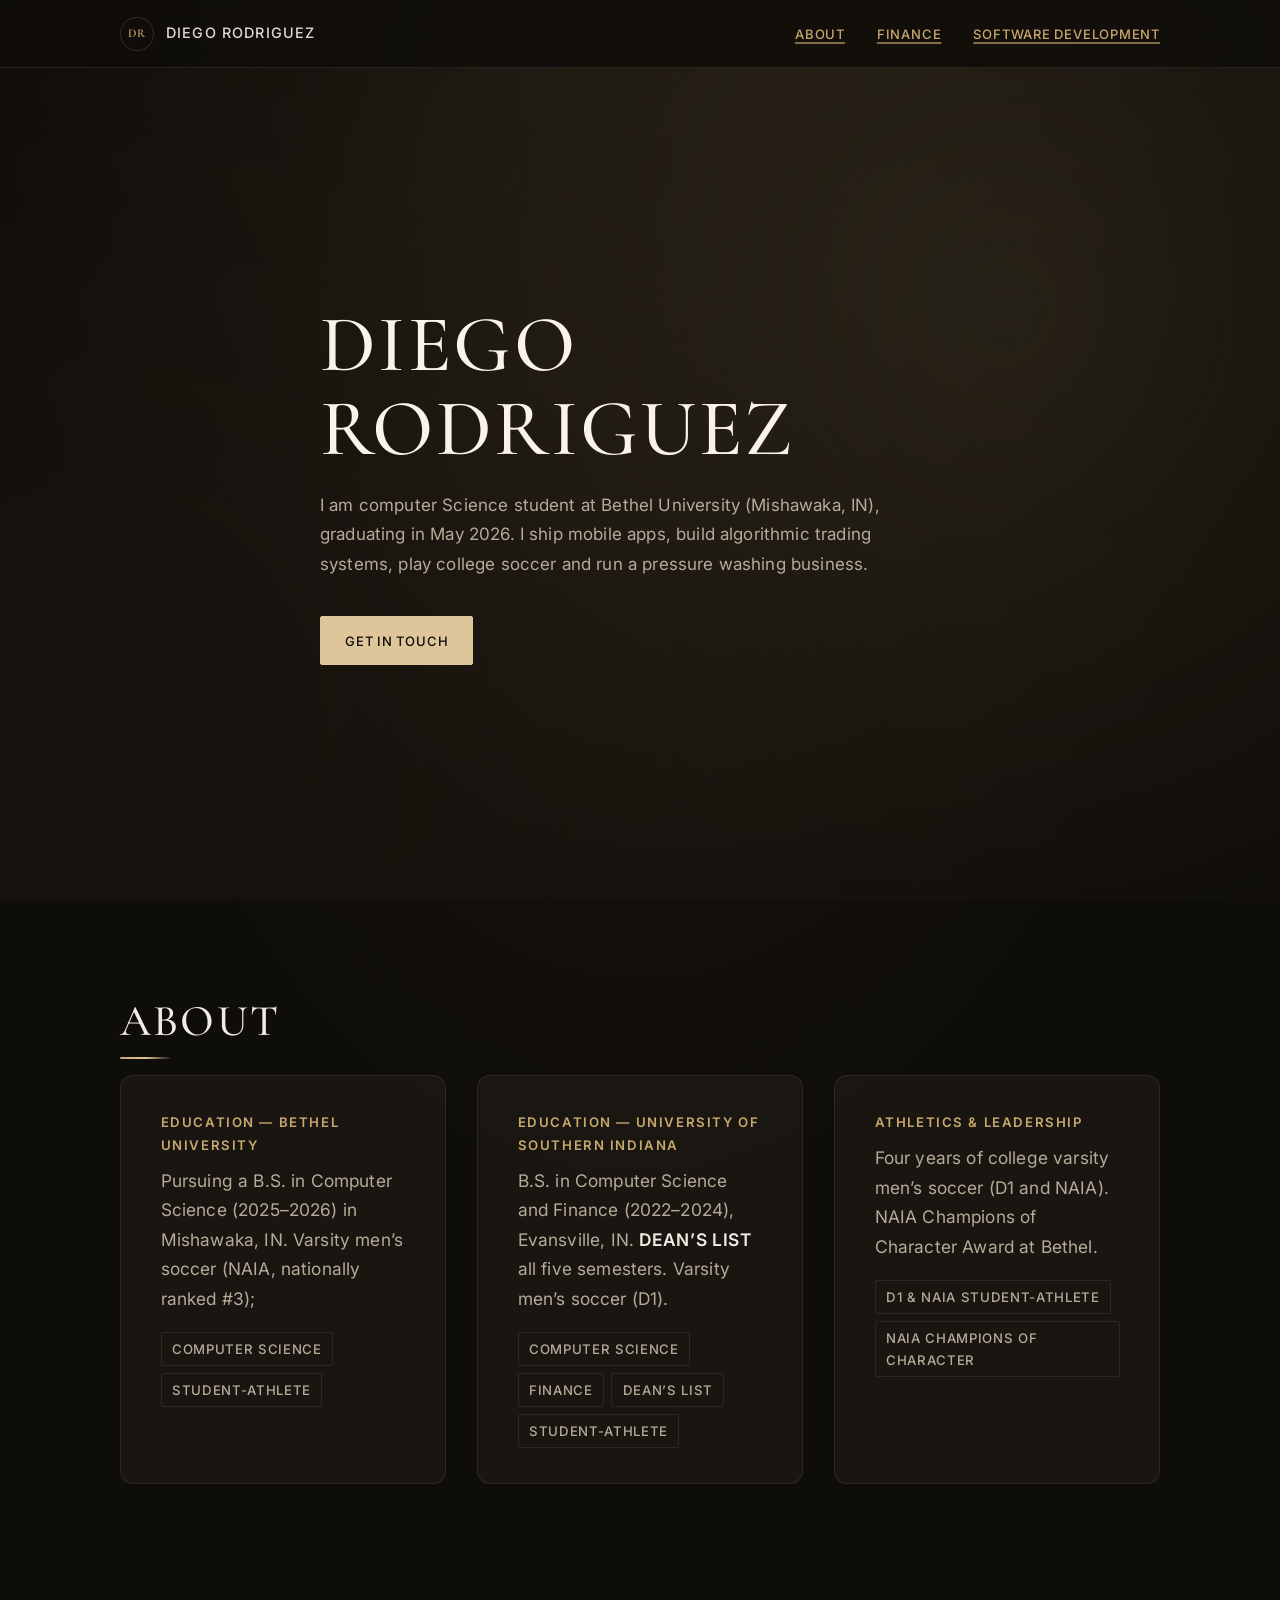
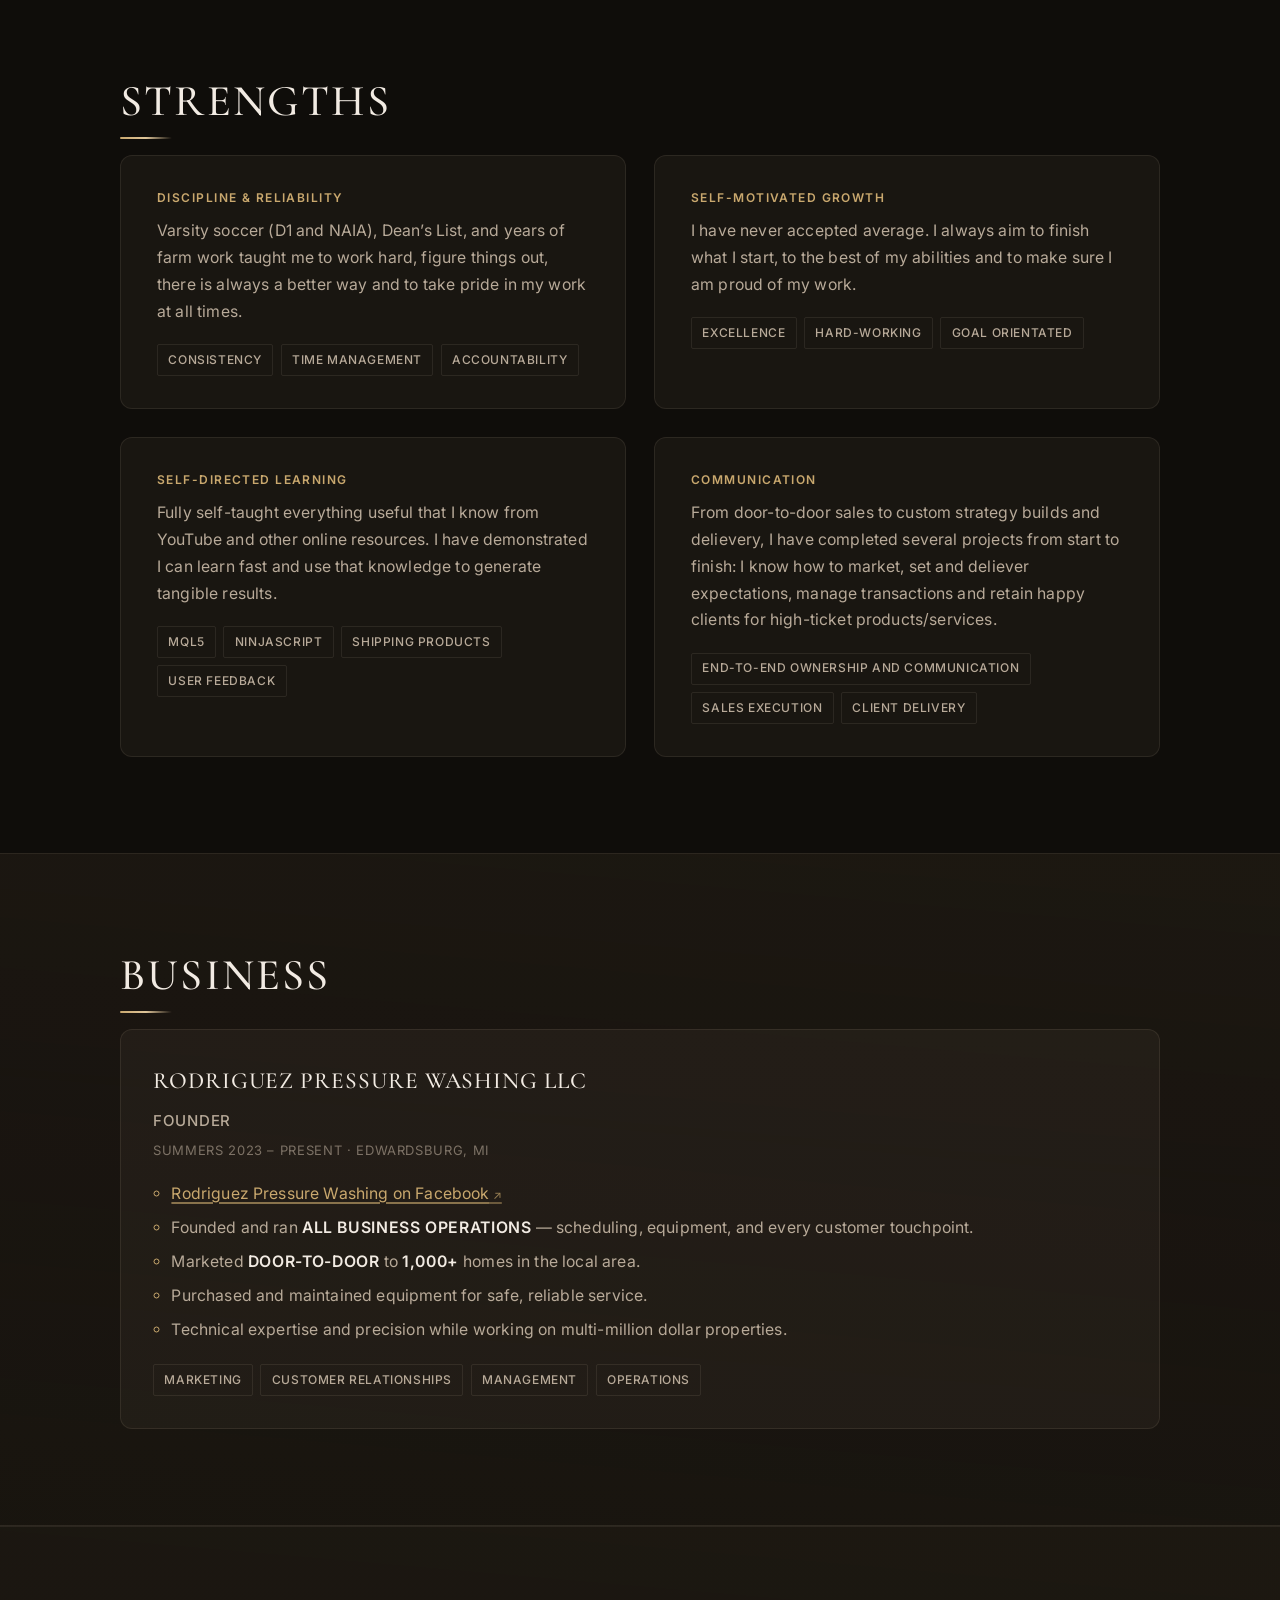
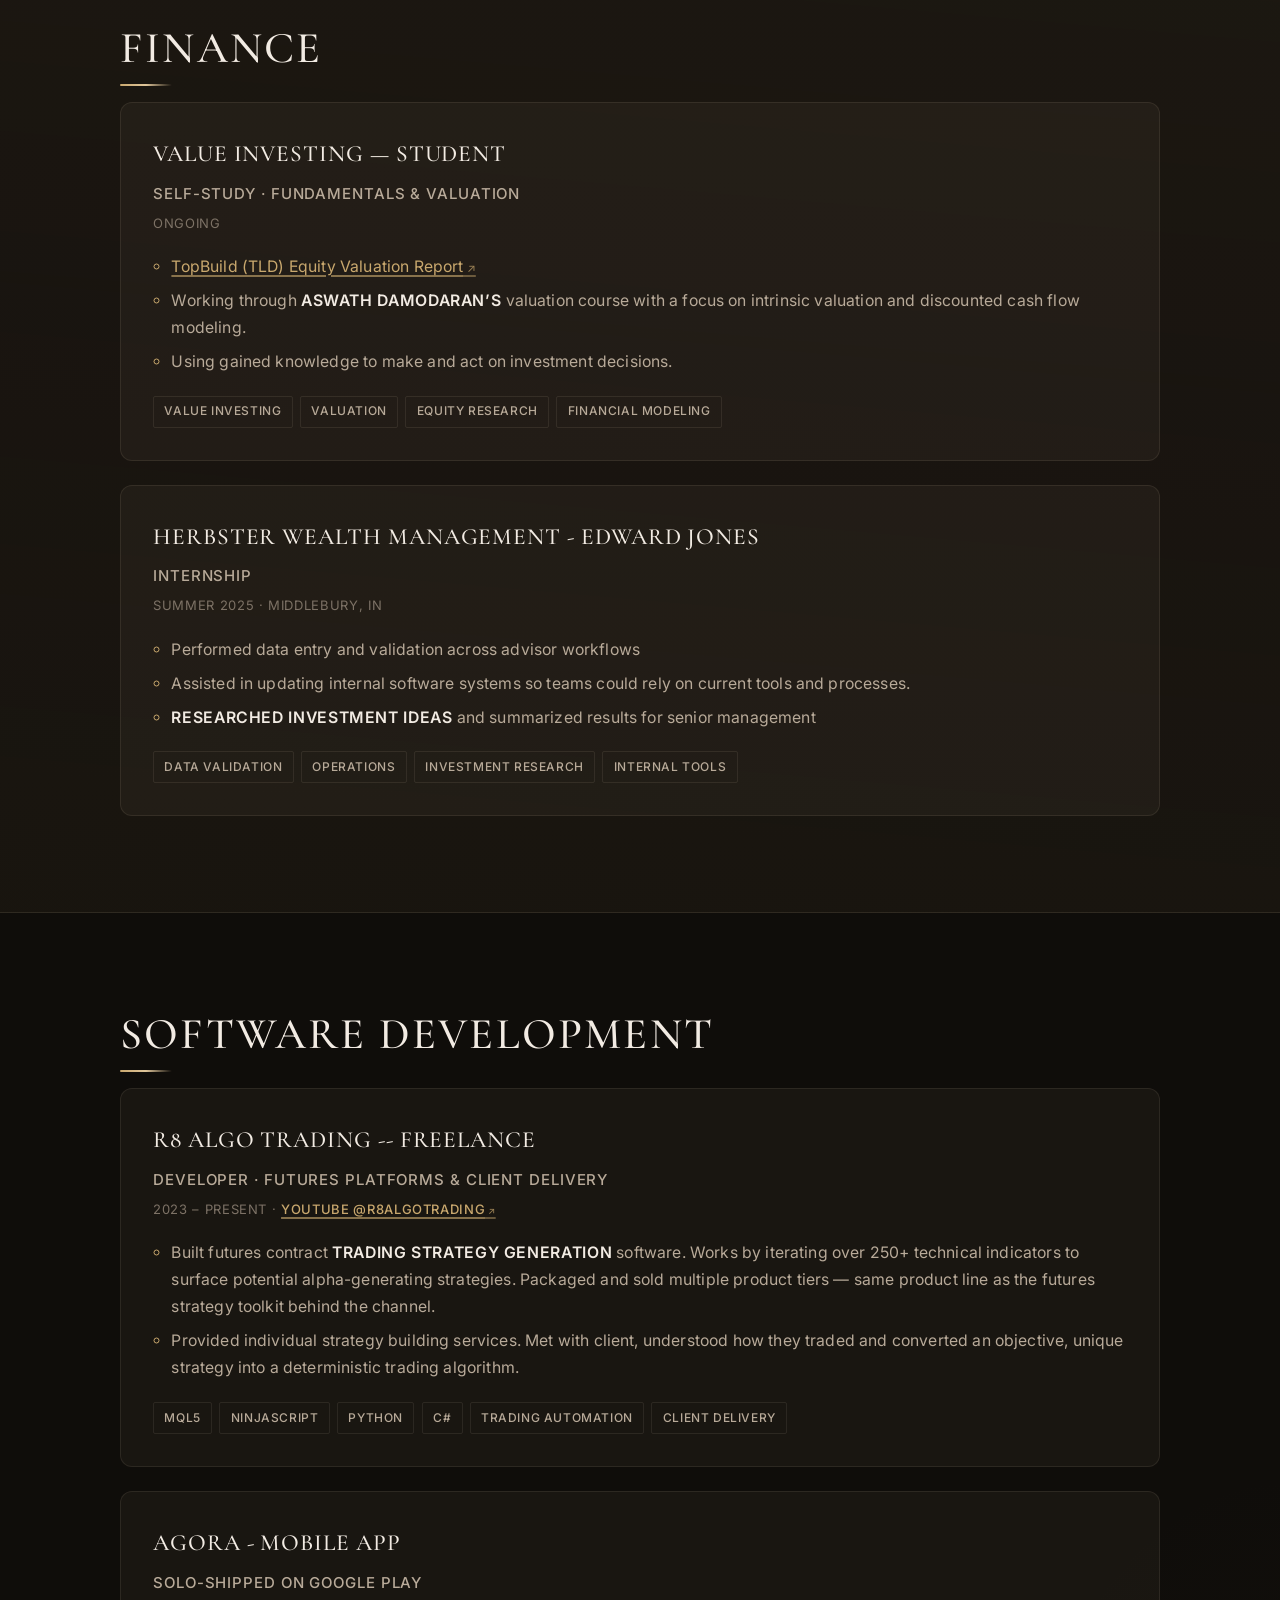
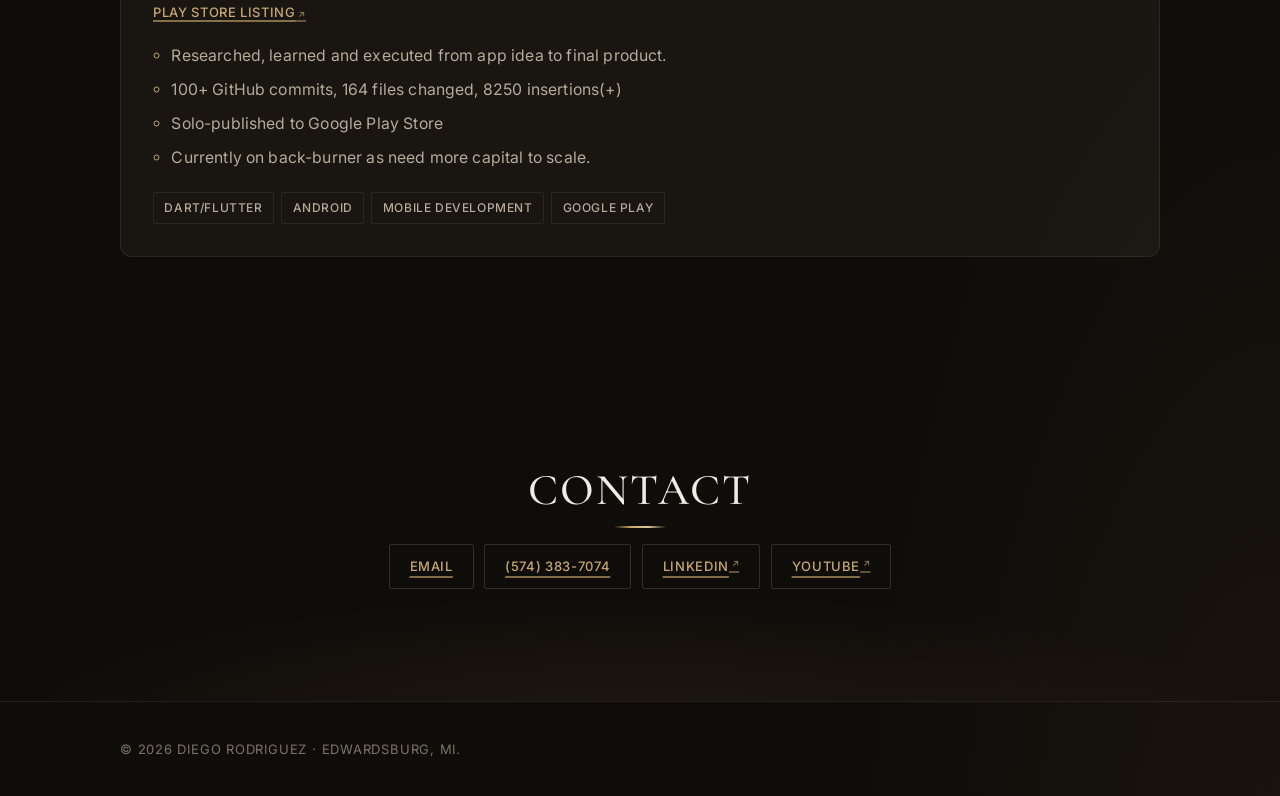
==== index.html @ 65b721ee "4/4 first version" ====
<!DOCTYPE html>
<html lang="en">

<head>
  <meta charset="UTF-8" />
  <meta name="viewport" content="width=device-width, initial-scale=1.0" />
  <meta name="description"
    content="Diego Rodriguez — Computer Science student, developer, and entrepreneur. Mobile apps, trading automation, and more." />
  <title>Diego Rodriguez — Portfolio</title>
  <link rel="preconnect" href="https://fonts.googleapis.com" />
  <link rel="preconnect" href="https://fonts.gstatic.com" crossorigin />
  <!-- Cormorant Garamond = calm editorial headlines; Inter = clean, non-“startup tech” body copy -->
  <link
    href="https://fonts.googleapis.com/css2?family=Cormorant+Garamond:ital,wght@0,400;0,500;0,600;0,700;1,400;1,500&family=Inter:wght@400;500;600&display=swap"
    rel="stylesheet" />
  <link rel="stylesheet" href="css/styles.css" />
  <!-- Enables scroll-reveal hiding only when JS runs; avoids blank sections if script fails -->
  <script>
    document.documentElement.classList.add("js");
  </script>
</head>

<body>
  <header class="site-header" id="top">
    <div class="header-inner">
      <a class="logo" href="#top" aria-label="Home">
        <!-- Simple monogram instead of code brackets — reads more timeless than “dev logo” -->
        <span class="logo-mark" aria-hidden="true">DR</span>
        <span class="logo-text">Diego Rodriguez</span>
      </a>
      <button type="button" class="nav-toggle" aria-label="Open menu" aria-expanded="false" aria-controls="site-nav">
        <span class="nav-toggle-bar"></span>
        <span class="nav-toggle-bar"></span>
      </button>
      <nav class="site-nav" id="site-nav" aria-label="Primary">
        <ul class="nav-list">
          <li><a href="#about">About</a></li>
          <li><a href="#finance">Finance</a></li>
          <li><a href="#software">Software development</a></li>
        </ul>
      </nav>
    </div>
  </header>

  <main>
    <section class="hero">
      <div class="hero-bg" aria-hidden="true"></div>
      <div class="container hero-inner">
        <p class="hero-eyebrow"></p>
        <h1 class="hero-title">Diego Rodriguez</h1>
        <p class="hero-tagline">
          I am computer Science student at Bethel University (Mishawaka, IN), graduating in May 2026. I
          ship mobile apps, build algorithmic trading systems, play college soccer
          and run a pressure washing business.
        </p>
        <div class="hero-actions">
          <a class="btn btn-primary" href="#contact">Get in touch</a>
        </div>
      </div>
    </section>

    <section class="section" id="about">
      <div class="container">
        <h2 class="section-title">About</h2>
        <!-- <p class="section-lead">
          I am the oldest of 8 siblings. I am from Edwardsburg, MI. I enjoy 
        </p> -->
        <div class="about-grid">
          <div class="about-card">
            <h3>Education — Bethel University</h3>
            <p>
              Pursuing a B.S. in Computer Science (2025–2026)
              in Mishawaka, IN. Varsity men’s soccer (NAIA, nationally ranked #3);
            </p>
            <ul class="skill-tags" aria-label="Highlights for this experience">
              <li>Computer Science</li>
              <li>Student-Athlete</li>
            </ul>
          </div>
          <div class="about-card">
            <h3>Education — University of Southern Indiana</h3>
            <p>
              B.S. in Computer Science and Finance (2022–2024),
              Evansville, IN. <strong>Dean’s List</strong> all five semesters.
              Varsity men’s soccer (D1).
            </p>
            <ul class="skill-tags" aria-label="Highlights for this experience">
              <li>Computer science</li>
              <li>Finance</li>
              <li>Dean’s List</li>
              <li>Student-Athlete</li>
            </ul>
          </div>
          <div class="about-card">
            <h3>Athletics &amp; leadership</h3>
            <p>
              Four years of college varsity men’s soccer (D1 and NAIA). NAIA
              Champions of Character Award at Bethel.
            </p>
            <ul class="skill-tags" aria-label="Highlights for this experience">
              <li>D1 &amp; NAIA Student-Athlete</li>
              <li>NAIA Champions of Character </li>
            </ul>
          </div>
        </div>
      </div>
    </section>

    <section class="section" id="strengths">
      <div class="container">
        <h2 class="section-title">Strengths</h2>
        <!-- <p class="section-lead">
          Qualities I lean on across school, software, finance, and running a business —
          the through-lines employers and clients tend to notice.
        </p> -->
        <div class="strengths-grid">
          <div class="about-card">
            <h3>Discipline &amp; reliability</h3>
            <p>
              Varsity soccer (D1 and NAIA), Dean’s List, and years of farm work taught me to
              work hard, figure things out, there is always a better way and to take pride in my work at all times.
            </p>
            <ul class="skill-tags" aria-label="Related strengths">
              <li>Consistency</li>
              <li>Time management</li>
              <li>Accountability</li>
            </ul>
          </div>
          <div class="about-card">
            <h3>Self-Motivated Growth</h3>
            <p>
              I have never accepted average. I always aim to finish what I start, to the best of my abilities and to
              make sure I am proud of my work.
            </p>
            <ul class="skill-tags" aria-label="Related strengths">
              <li>excellence</li>
              <li>hard-working</li>
              <li>goal orientated</li>
            </ul>
          </div>
          <div class="about-card">
            <h3>Self-directed learning</h3>
            <p>
              Fully self-taught everything useful that I know from YouTube and other online resources. I have
              demonstrated I can learn fast and use that knowledge to generate tangible results.
            </p>
            <ul class="skill-tags" aria-label="Related strengths">
              <li>MQL5</li>
              <li>NinjaScript</li>
              <li>Shipping products</li>
              <li>User feedback</li>
            </ul>
          </div>
          <div class="about-card">
            <h3>Communication</h3>
            <p>
              From door-to-door sales to custom strategy builds and delievery, I have completed several projects from
              start to finish: I know how to market, set and deliever expectations, manage transactions and retain happy
              clients for high-ticket products/services.
            </p>
            <ul class="skill-tags" aria-label="Related strengths">
              <li>End-to-end ownership and communication</li>
              <li>Sales execution</li>
              <li>Client delivery</li>
            </ul>
          </div>
        </div>
      </div>
    </section>

    <!-- Same layout as Finance: section title + experience-list / experience-item -->
    <section class="section section-alt" id="business" aria-label="Business">
      <div class="container">
        <h2 class="section-title">Business</h2>
        <ul class="experience-list">
          <li class="experience-item">
            <div class="experience-meta">
              <h3>Rodriguez Pressure Washing LLC</h3>
              <p class="experience-role">Founder</p>
              <p class="experience-dates">Summers 2023 – present · Edwardsburg, MI</p>
            </div>
            <ul class="experience-bullets">
              <li>
                <a href="https://www.facebook.com/profile.php?id=61559552971558" target="_blank"
                  rel="noopener noreferrer">Rodriguez Pressure Washing on Facebook</a>
              </li>
              <li>
                Founded and ran <strong>all business operations</strong> — scheduling,
                equipment, and every customer touchpoint.
              </li>
              <li>
                Marketed <strong>door-to-door</strong> to <strong>1,000+</strong> homes
                in the local area.
              </li>
              <li>
                Purchased and maintained equipment for safe, reliable service.
              </li>
              <li>
                Technical expertise and precision while working on multi-million dollar properties.
              </li>

            </ul>
            <ul class="skill-tags" aria-label="Skills for this role">
              <li>Marketing</li>
              <li>Customer relationships</li>
              <li>Management</li>
              <li>Operations</li>
            </ul>
          </li>
        </ul>
      </div>
    </section>

    <!-- Finance: advisory internship, research, and ops inside a wealth-management context -->
    <section class="section section-alt" id="finance">
      <div class="container">
        <h2 class="section-title">Finance</h2>


        <!-- <p class="section-lead">
            Hands-on exposure to advisor workflows, careful data handling, and
            investment research. I am interested in how rigorous process and
            clear communication support client trust — the same habits I bring to
            engineering.
          </p> -->
        <ul class="experience-list">
          <li class="experience-item">
            <div class="experience-meta">
              <h3>Value investing — student</h3>
              <p class="experience-role">Self-study · fundamentals &amp; valuation</p>
              <p class="experience-dates">Ongoing</p>
            </div>
            <ul class="experience-bullets">
              <li>

                <a href="papers/topbuild-report.pdf" target="_blank" rel="noopener noreferrer">TopBuild (TLD) Equity
                  Valuation Report</a>
              </li>
              <li>
                Working through <strong>Aswath Damodaran’s</strong> valuation course with a focus on intrinsic valuation
                and discounted cash flow modeling.
              </li>
              <li>
                Using gained knowledge to make and act on investment decisions.
              </li>
            </ul>
            <ul class="skill-tags" aria-label="Skills for this work">
              <li>Value investing</li>
              <li>Valuation</li>
              <li>Equity research</li>
              <li>Financial modeling</li>
            </ul>
          </li>
          <li class="experience-item">
            <div class="experience-meta">
              <h3>Herbster Wealth Management - Edward Jones</h3>
              <p class="experience-role">Internship</p>
              <p class="experience-dates">Summer 2025 · Middlebury, IN</p>
            </div>
            <ul class="experience-bullets">
              <li>
                Performed data entry and validation across
                advisor workflows
              </li>
              <li>
                Assisted in updating internal software systems
                so teams could rely on current tools and processes.
              </li>
              <li>
                <strong>Researched investment ideas</strong> and
                summarized results for senior management
              </li>
            </ul>
            <ul class="skill-tags" aria-label="Skills for this role">
              <li>Data validation</li>
              <li>Operations</li>
              <li>Investment research</li>
              <li>Internal tools</li>
            </ul>
          </li>

        </ul>
      </div>
    </section>

    <!-- Software: product work, indie dev, and the languages you ship in -->
    <section class="section" id="software">
      <div class="container">
        <h2 class="section-title">Software development</h2>
        <!-- <p class="section-lead">
          Self-taught in programming languages specifically for algorithmic trading (MQL5, NinjaScript),
          published a mobile app, and shipped tools real clients pay for.
        </p> -->

        <ul class="experience-list experience-list-tight">
          <li class="experience-item">
            <div class="experience-meta">
              <h3>R8 Algo Trading -- Freelance</h3>
              <p class="experience-role">
                Developer · futures platforms &amp; client delivery
              </p>
              <p class="experience-dates">
                2023 – present ·
                <a href="https://www.youtube.com/@r8AlgoTrading" target="_blank" rel="noopener noreferrer">YouTube
                  @r8AlgoTrading</a>
              </p>
            </div>
            <ul class="experience-bullets">
              <li>
                Built futures contract <strong>trading strategy generation</strong>
                software. Works by iterating over 250+ technical indicators to surface potential alpha-generating
                strategies. Packaged and sold multiple product tiers — same product line as the futures strategy
                toolkit behind the channel.
              </li>
              <li>
                Provided individual strategy building services. Met with client, understood how they traded and
                converted an objective, unique strategy into a deterministic trading algorithm.
              </li>
            </ul>
            <ul class="skill-tags" aria-label="Skills for this role">
              <li>MQL5</li>
              <li>NinjaScript</li>
              <li>Python</li>
              <li>C#</li>
              <li>Trading automation</li>
              <li>Client delivery</li>
            </ul>
          </li>
          <li class="experience-item">
            <div class="experience-meta">
              <h3>Agora - Mobile App</h3>
              <p class="experience-role">Solo-shipped on Google Play</p>
              <p class="experience-dates">
                <a href="https://play.google.com/store/apps/details?id=com.r8solutions.agora" target="_blank"
                  rel="noopener noreferrer">Play Store listing</a>
              </p>
            </div>
            <ul class="experience-bullets">
              <li>
                Researched, learned and executed from app idea to final product.
              </li>
              <li>
                100+ GitHub commits, 164 files changed, 8250 insertions(+)
              </li>
              <li>
                Solo-published to Google Play Store
              </li>
              <li>
                Currently on back-burner as need more capital to scale.
              </li>
            </ul>
            <ul class="skill-tags" aria-label="Skills for this project">
              <li>Dart/Flutter</li>
              <li>Android</li>
              <li>Mobile development</li>
              <li>Google Play</li>
            </ul>
          </li>
        </ul>
      </div>
    </section>

    <section class="section section-cta" id="contact">
      <div class="container cta-inner">
        <h2 class="section-title">Contact</h2>

        <ul class="contact-links">
          <li>
            <a href="mailto:diego9rodrig@gmail.com" class="contact-pill">Email</a>
          </li>
          <li>
            <a href="tel:+15743837074" class="contact-pill">(574) 383-7074</a>
          </li>
          <li>
            <a href="https://www.linkedin.com/in/diego-rodriguez-281668246/" class="contact-pill" target="_blank"
              rel="noopener noreferrer">LinkedIn</a>
          </li>
          <li>
            <a href="https://www.youtube.com/@r8AlgoTrading" class="contact-pill" target="_blank"
              rel="noopener noreferrer">YouTube</a>
          </li>
        </ul>
      </div>
    </section>
  </main>

  <footer class="site-footer">
    <div class="container footer-inner">
      <p>
        © <span id="year"></span> Diego Rodriguez · Edwardsburg, MI.
      </p>
    </div>
  </footer>

  <script src="js/main.js"></script>
</body>

</html>
---- css/styles.css ----
/* --------------------------------------------------------------------------
   Theme — warm editorial: brown-black base, caramel accent, soft sepia light.
   Still minimal — no neon; richness comes from umber / bronze undertones.
   -------------------------------------------------------------------------- */
:root {
  /* Brown-black surfaces (coffee / walnut, not blue-gray) */
  --bg-deep: #0f0d0a;
  --bg-raised: #1a1611;
  --bg-card: rgba(210, 185, 150, 0.05);
  --border-subtle: rgba(218, 198, 175, 0.1);
  --border-strong: rgba(224, 205, 180, 0.17);

  /* Cream-to-tan text stack */
  --text-primary: #f2ebe3;
  --text-muted: #b8aa99;
  --text-faint: #7d7266;

  /* Caramel / light bronze — links, markers, subtle glows */
  --accent: #c9a86e;
  --accent-highlight: #dfc59a;
  --accent-soft: rgba(201, 168, 110, 0.16);
  --accent-faint: rgba(201, 168, 110, 0.09);
  --accent-underline: rgba(201, 168, 110, 0.62);

  /* Typography: serif headlines feel editorial; Inter stays invisible in a good way */
  --font-display: "Cormorant Garamond", "Times New Roman", serif;
  --font-body: "Inter", system-ui, sans-serif;

  --container: min(1040px, calc(100% - 2.5rem));
  --header-h: 4.25rem;
  --radius: 8px;
  --radius-lg: 12px;

  --ease-out: cubic-bezier(0.22, 1, 0.36, 1);
  /* Shared motion timings — slow = editorial, not flashy */
  --anim-rise: 0.85s;
}

/* Core motion primitives */
@keyframes fade-rise {
  from {
    opacity: 0;
    transform: translateY(1.15rem);
  }
  to {
    opacity: 1;
    transform: translateY(0);
  }
}

@keyframes header-in {
  from {
    opacity: 0;
    transform: translateY(-0.65rem);
  }
  to {
    opacity: 1;
    transform: translateY(0);
  }
}

/* Very slow “breathing” wash behind hero — stays on-brand, not sci-fi */
@keyframes hero-wash {
  0%,
  100% {
    opacity: 1;
    transform: scale(1) translate(0, 0);
  }
  50% {
    opacity: 0.72;
    transform: scale(1.12) translate(-2%, 2%);
  }
}

@keyframes scroll-nudge {
  0%,
  100% {
    opacity: 0.3;
    transform: scaleY(0.88);
    transform-origin: top;
  }
  50% {
    opacity: 0.75;
    transform: scaleY(1);
    transform-origin: top;
  }
}

/* About cards only: a touch more travel + faint scale — still calm, not bouncy */
@keyframes about-card-in {
  from {
    opacity: 0;
    transform: translateY(1.45rem) scale(0.985);
  }
  to {
    opacity: 1;
    transform: translateY(0) scale(1);
  }
}

/* Chips & bullets: quick pop-in after their parent block lands */
@keyframes chip-in {
  from {
    opacity: 0;
    transform: translateY(0.45rem) scale(0.97);
  }
  to {
    opacity: 1;
    transform: translateY(0) scale(1);
  }
}

/* Monogram: barely-there idle motion (distinguished from hover tilt) */
@keyframes logo-idle {
  0%,
  100% {
    transform: rotate(0deg);
  }
  50% {
    transform: rotate(-4deg);
  }
}

@media (prefers-reduced-motion: reduce) {
  *,
  *::before,
  *::after {
    animation-duration: 0.01ms !important;
    animation-iteration-count: 1 !important;
    transition-duration: 0.01ms !important;
    scroll-behavior: auto !important;
  }

  /* Ensure one-shot entrance animations don’t leave content invisible */
  .site-header,
  .hero-bg,
  .hero-inner > *,
  .scroll-line {
    animation: none !important;
    opacity: 1 !important;
    transform: none !important;
  }

  html.js main > section.section.is-visible .skill-tags li,
  html.js main > section.section.is-visible .experience-bullets li {
    animation: none !important;
    opacity: 1 !important;
    transform: none !important;
  }

  .section-title::after {
    opacity: 1 !important;
    transform: scaleX(1) !important;
    transition: none !important;
  }

  html.js .site-footer .footer-inner {
    opacity: 1 !important;
    transform: none !important;
    animation: none !important;
  }

  .logo-mark {
    animation: none !important;
  }
}

*,
*::before,
*::after {
  box-sizing: border-box;
}

html {
  scroll-behavior: smooth;
}

body {
  margin: 0;
  min-height: 100vh;
  font-family: var(--font-body);
  font-size: 1rem;
  font-weight: 400;
  line-height: 1.7;
  letter-spacing: 0.01em;
  color: var(--text-primary);
  background-color: var(--bg-deep);
  /* Layered sepia washes — top glow + bottom umber pool */
  background-image: radial-gradient(
      ellipse 115% 65% at 50% -12%,
      rgba(201, 168, 110, 0.11),
      transparent 52%
    ),
    radial-gradient(
      ellipse 70% 45% at 100% 105%,
      rgba(95, 65, 45, 0.14),
      transparent 48%
    );
}

img {
  max-width: 100%;
  height: auto;
  display: block;
}

/*
 * Default links: obvious without relying on hover — accent + underline.
 * Opt out on logo, icon buttons, and CTA-style controls (see overrides below).
 */
a {
  color: var(--accent);
  text-decoration: underline solid;
  text-decoration-thickness: 1.5px;
  text-decoration-color: var(--accent-underline);
  text-underline-offset: 0.22em;
  transition: color 0.2s ease, text-decoration-color 0.2s ease;
}

a:hover {
  color: var(--accent-highlight);
  text-decoration-color: var(--accent-highlight);
}

a:focus-visible {
  outline: 2px solid var(--accent);
  outline-offset: 3px;
  border-radius: 2px;
}

/* New tab / off-site hints — kept out of the underline via no text-decoration on pseudo */
a[target="_blank"]:not(.btn):not(.logo):not(.footer-top)::after {
  content: "\00a0↗";
  font-size: 0.72em;
  opacity: 0.72;
  text-decoration: none;
}

a.logo {
  color: var(--text-primary);
  text-decoration: none;
}

a.logo:hover {
  color: var(--text-primary);
  text-decoration: none;
}

a.footer-top {
  color: var(--text-muted);
  text-decoration: none;
}

a.footer-top:hover {
  color: var(--text-primary);
  text-decoration: none;
}

.container {
  width: var(--container);
  margin-inline: auto;
}

/* --------------------------------------------------------------------------
   Header — thin bar, little blur; feels like a magazine site
   -------------------------------------------------------------------------- */
.site-header {
  position: fixed;
  inset: 0 0 auto 0;
  z-index: 100;
  height: var(--header-h);
  background: rgba(15, 13, 10, 0.82);
  backdrop-filter: blur(16px);
  -webkit-backdrop-filter: blur(16px);
  border-bottom: 1px solid var(--border-subtle);
  animation: header-in 1s var(--ease-out) forwards;
}

.header-inner {
  width: var(--container);
  height: 100%;
  margin-inline: auto;
  display: flex;
  align-items: center;
  justify-content: space-between;
  gap: 1rem;
}

.logo {
  display: inline-flex;
  align-items: center;
  gap: 0.75rem;
  font-family: var(--font-body);
  font-weight: 500;
  font-size: 0.9rem;
  letter-spacing: 0.04em;
  text-transform: uppercase;
  text-decoration: none;
  color: var(--text-primary);
}

.logo:hover {
  text-decoration: none;
  color: var(--text-primary);
}

.logo-mark {
  display: inline-flex;
  align-items: center;
  justify-content: center;
  width: 2.125rem;
  height: 2.125rem;
  border-radius: 50%;
  border: 1px solid var(--border-strong);
  font-family: var(--font-display);
  font-size: 0.75rem;
  font-weight: 600;
  font-style: normal;
  letter-spacing: 0.06em;
  color: var(--accent);
  background: transparent;
  transition: transform 0.45s var(--ease-out), border-color 0.25s ease;
  animation: logo-idle 7s ease-in-out infinite;
}

.logo:hover .logo-mark {
  animation: none;
  transform: rotate(-8deg) scale(1.04);
  border-color: var(--accent);
}

.logo-text {
  opacity: 0.92;
  text-transform: uppercase;
  letter-spacing: 0.08em;
}

.nav-toggle {
  display: none;
  flex-direction: column;
  justify-content: center;
  gap: 6px;
  width: 2.75rem;
  height: 2.75rem;
  padding: 0;
  border: 1px solid var(--border-subtle);
  border-radius: var(--radius);
  background: transparent;
  cursor: pointer;
}

.nav-toggle-bar {
  display: block;
  width: 1.25rem;
  height: 1px;
  margin-inline: auto;
  background: var(--text-primary);
  transition: transform 0.25s var(--ease-out), opacity 0.2s;
}

.nav-toggle[aria-expanded="true"] .nav-toggle-bar:first-child {
  transform: translateY(4px) rotate(45deg);
}

.nav-toggle[aria-expanded="true"] .nav-toggle-bar:last-child {
  transform: translateY(-4px) rotate(-45deg);
}

.nav-list {
  list-style: none;
  margin: 0;
  padding: 0;
  display: flex;
  align-items: center;
  gap: 0.25rem 2rem;
}

.nav-list a {
  font-size: 0.8125rem;
  font-weight: 500;
  letter-spacing: 0.06em;
  text-transform: uppercase;
  /* Inherits sitewide link color + underline from `a` */
  transition: color 0.25s ease, text-decoration-color 0.25s ease;
}

.nav-cta {
  padding: 0.4rem 0.9rem;
  border-radius: 2px;
  border: 1px solid var(--border-strong);
  color: var(--text-primary) !important;
}

.nav-cta:hover {
  border-color: var(--accent);
  background: var(--accent-faint);
  box-shadow: none;
}

@media (max-width: 768px) {
  .nav-toggle {
    display: flex;
  }

  .site-nav {
    position: absolute;
    top: var(--header-h);
    left: 0;
    right: 0;
    padding: 1.25rem 1.5rem 1.5rem;
    background: rgba(15, 13, 10, 0.97);
    border-bottom: 1px solid var(--border-subtle);
    visibility: hidden;
    opacity: 0;
    transform: translateY(-6px);
    pointer-events: none;
    transition: opacity 0.3s var(--ease-out), transform 0.3s var(--ease-out),
      visibility 0.3s;
  }

  .site-nav.is-open {
    visibility: visible;
    opacity: 1;
    transform: translateY(0);
    pointer-events: auto;
  }

  .nav-list {
    flex-direction: column;
    align-items: stretch;
    gap: 0.25rem;
  }

  .nav-list a {
    display: block;
    padding: 0.75rem 0.5rem;
    border-radius: 2px;
  }

  .nav-list a:hover {
    background: var(--accent-faint);
  }
}

/* --------------------------------------------------------------------------
   Hero — slow ambient motion + staggered copy
   -------------------------------------------------------------------------- */
.hero {
  position: relative;
  min-height: 100vh;
  display: flex;
  align-items: center;
  padding-top: var(--header-h);
  overflow: clip;
}

.hero-bg {
  position: absolute;
  inset: -15%;
  background: radial-gradient(
      circle at 72% 38%,
      rgba(201, 168, 110, 0.1),
      transparent 54%
    ),
    radial-gradient(
      circle at 18% 72%,
      rgba(120, 78, 52, 0.09),
      transparent 48%
    );
  pointer-events: none;
  will-change: transform, opacity;
  animation: hero-wash 22s ease-in-out infinite;
}

.hero-inner {
  position: relative;
  z-index: 1;
  padding-block: 5rem 6rem;
  max-width: 40rem;
}

/* Staggered entrance: each direct child fades up after load */
.hero-inner > * {
  opacity: 0;
  animation: fade-rise 1.05s var(--ease-out) forwards;
}

.hero-inner > *:nth-child(1) {
  animation-delay: 0.12s;
}

.hero-inner > *:nth-child(2) {
  animation-delay: 0.26s;
}

.hero-inner > *:nth-child(3) {
  animation-delay: 0.4s;
}

.hero-inner > *:nth-child(4) {
  animation-delay: 0.52s;
}

.hero-eyebrow {
  margin: 0 0 1rem;
  font-family: var(--font-body);
  font-size: 0.75rem;
  font-weight: 500;
  letter-spacing: 0.16em;
  text-transform: uppercase;
  color: var(--text-muted);
}

.hero-title {
  margin: 0 0 1.25rem;
  font-family: var(--font-display);
  font-size: clamp(3.25rem, 8vw, 5rem);
  font-weight: 500;
  line-height: 1.05;
  /* Hint of warm ivory so the name picks up the brown ambience */
  color: #faf3ea;
  font-feature-settings: "kern" 1, "liga" 1;
  text-transform: uppercase;
  letter-spacing: 0.03em;
}

.hero-tagline {
  max-width: 36rem;
  margin: 0 0 2.25rem;
  font-size: 1.0625rem;
  font-weight: 400;
  color: var(--text-muted);
  line-height: 1.75;
}

.hero-actions {
  display: flex;
  flex-wrap: wrap;
  gap: 0.75rem 1rem;
}

.btn {
  display: inline-flex;
  align-items: center;
  justify-content: center;
  padding: 0.8rem 1.5rem;
  border-radius: 2px;
  font-family: var(--font-body);
  font-size: 0.8125rem;
  font-weight: 500;
  letter-spacing: 0.06em;
  text-transform: uppercase;
  border: 1px solid transparent;
  cursor: pointer;
  text-decoration: none;
  transition: background 0.25s var(--ease-out), border-color 0.25s,
    color 0.25s, transform 0.25s var(--ease-out), box-shadow 0.25s ease;
}

.btn:hover {
  text-decoration: none;
  transform: translateY(-2px);
}

/* Light button on dark: confident, not flashy */
.btn-primary {
  background: var(--accent-highlight);
  color: var(--bg-deep);
  border-color: var(--accent-highlight);
}

.btn-primary:hover {
  background: #f0e5d4;
  border-color: #f0e5d4;
  box-shadow: 0 10px 36px rgba(40, 28, 18, 0.45);
}

.btn-ghost {
  border-color: var(--border-strong);
  color: var(--text-primary);
  background: transparent;
}

.btn-ghost:hover {
  border-color: var(--accent);
  background: var(--accent-faint);
  color: var(--text-primary);
}

.scroll-hint {
  position: absolute;
  bottom: 2.5rem;
  left: 50%;
  transform: translateX(-50%);
  display: flex;
  flex-direction: column;
  align-items: center;
  gap: 0.6rem;
  font-size: 0.65rem;
  font-weight: 500;
  letter-spacing: 0.22em;
  text-transform: uppercase;
  color: var(--text-faint);
}

.scroll-line {
  width: 1px;
  height: 40px;
  background: linear-gradient(
    to bottom,
    var(--accent),
    transparent
  );
  opacity: 0.55;
  animation: scroll-nudge 3s ease-in-out infinite;
  will-change: transform, opacity;
}

@media (max-width: 768px) {
  .scroll-hint {
    display: none;
  }
}

/* --------------------------------------------------------------------------
   Sections
   -------------------------------------------------------------------------- */
.section {
  padding-block: 6rem;
}

.section-alt {
  background: linear-gradient(
    185deg,
    rgba(201, 168, 110, 0.07) 0%,
    rgba(55, 42, 32, 0.25) 42%,
    rgba(201, 168, 110, 0.05) 100%
  );
  border-block: 1px solid var(--border-subtle);
}

.section-title {
  margin: 0 0 1rem;
  font-family: var(--font-display);
  font-size: clamp(2rem, 4vw, 2.75rem);
  font-weight: 500;
  line-height: 1.15;
  color: var(--text-primary);
  text-transform: uppercase;
  letter-spacing: 0.05em;
  position: relative;
}

/* Accent rule grows in once the section is revealed (see scroll-reveal + .is-visible) */
.section-title::after {
  content: "";
  display: block;
  width: 3.25rem;
  height: 2px;
  margin-top: 0.65rem;
  border-radius: 1px;
  background: linear-gradient(90deg, var(--accent), var(--accent-highlight), transparent);
  opacity: 0;
  transform: scaleX(0);
  transform-origin: left;
  transition: opacity 0.55s var(--ease-out), transform 0.75s var(--ease-out);
}

.cta-inner .section-title::after {
  margin-left: auto;
  margin-right: auto;
  transform-origin: center;
  background: linear-gradient(90deg, transparent, var(--accent), var(--accent-highlight), transparent);
}

.section-lead {
  max-width: 38rem;
  margin: 0 0 2.75rem;
  color: var(--text-muted);
  font-size: 1.0625rem;
}

.experience-list-tight {
  margin-bottom: 0.75rem;
}

.about-grid {
  display: grid;
  grid-template-columns: 1fr;
  gap: 1.5rem;
}

/* Bethel + USI + athletics: one row of three on wide screens */
@media (min-width: 900px) {
  .about-grid {
    grid-template-columns: repeat(3, minmax(0, 1fr));
    gap: 1.75rem;
  }
}

/* About only: ~10% roomier cards (padding + type) while section width matches the rest of the site */
#about .about-grid {
  gap: 1.65rem;
}

@media (min-width: 900px) {
  #about .about-grid {
    gap: 1.925rem;
  }
}

#about .about-card {
  padding: 2.2rem 2.475rem;
  border-radius: calc(var(--radius-lg) * 1.1);
}

#about .about-card h3 {
  font-size: 0.825rem;
}

#about .about-card p {
  font-size: calc(0.9875rem * 1.1);
}

/* Strengths: 2×2 grid on wide screens (reuses .about-card look) */
.strengths-grid {
  display: grid;
  grid-template-columns: 1fr;
  gap: 1.5rem;
}

@media (min-width: 640px) {
  .strengths-grid {
    grid-template-columns: repeat(2, minmax(0, 1fr));
    gap: 1.75rem;
  }
}

.about-card {
  padding: 2rem 2.25rem;
  border-radius: var(--radius-lg);
  border: 1px solid var(--border-subtle);
  background: var(--bg-card);
  /* Slightly longer hover so the lift feels relaxed, not snappy */
  transition: border-color 0.35s ease, transform 0.45s var(--ease-out),
    box-shadow 0.45s ease;
}

.about-card:hover {
  border-color: var(--border-strong);
  transform: translateY(-2px);
  box-shadow: 0 16px 40px rgba(0, 0, 0, 0.22);
}

.about-card h3 {
  margin: 0 0 0.6rem;
  font-family: var(--font-body);
  font-size: 0.75rem;
  font-weight: 600;
  letter-spacing: 0.12em;
  text-transform: uppercase;
  color: var(--accent);
}

.about-card p {
  margin: 0;
  color: var(--text-muted);
  font-size: 0.9875rem;
  line-height: 1.7;
}

/* Emphasized phrases in running copy (matches “important” in sentence case source) */
main strong {
  text-transform: uppercase;
  letter-spacing: 0.04em;
  font-weight: 600;
  color: var(--text-primary);
}

/* Small skill / topic chips under card copy (About, Strengths, experience blocks) */
.skill-tags {
  list-style: none;
  display: flex;
  flex-wrap: wrap;
  gap: 0.45rem;
  margin: 1.15rem 0 0;
  padding: 0;
}

.skill-tags li {
  padding: 0.3rem 0.65rem;
  border-radius: 2px;
  font-size: 0.75rem;
  font-weight: 500;
  color: var(--text-muted);
  background: transparent;
  border: 1px solid var(--border-subtle);
  transition: border-color 0.25s ease, color 0.25s ease, transform 0.25s var(--ease-out),
    box-shadow 0.25s ease;
  text-transform: uppercase;
  letter-spacing: 0.05em;
}

.skill-tags li:hover {
  border-color: var(--accent);
  color: var(--text-primary);
  transform: translateY(-2px);
  box-shadow: 0 6px 16px rgba(0, 0, 0, 0.2);
}

.experience-item .skill-tags {
  margin-top: 1.25rem;
}

/* Slightly larger tags inside the scaled About cards */
#about .about-card .skill-tags li {
  font-size: 0.825rem;
}

.experience-list {
  list-style: none;
  margin: 0;
  padding: 0;
  display: flex;
  flex-direction: column;
  gap: 1.5rem;
}

.experience-item {
  margin: 0;
  padding: 2rem;
  border-radius: var(--radius-lg);
  border: 1px solid var(--border-subtle);
  background: var(--bg-card);
  transition: border-color 0.35s var(--ease-out), transform 0.35s var(--ease-out),
    box-shadow 0.35s ease;
}

.experience-item:hover {
  border-color: var(--border-strong);
  transform: translateY(-3px);
  box-shadow: 0 20px 48px rgba(0, 0, 0, 0.28);
}

.experience-meta h3 {
  margin: 0 0 0.4rem;
  font-family: var(--font-display);
  font-size: 1.45rem;
  font-weight: 500;
  text-transform: uppercase;
  letter-spacing: 0.04em;
}

.experience-role {
  margin: 0 0 0.35rem;
  font-size: 0.9375rem;
  font-weight: 500;
  color: var(--text-muted);
  text-transform: uppercase;
  letter-spacing: 0.06em;
}

.experience-dates {
  margin: 0;
  font-size: 0.8125rem;
  color: var(--text-faint);
  text-transform: uppercase;
  letter-spacing: 0.05em;
}

.experience-dates a {
  font-weight: 500;
}

.experience-bullets {
  margin: 1.25rem 0 0;
  padding-left: 1.15rem;
  color: var(--text-muted);
  font-size: 0.9875rem;
}

.experience-bullets li {
  margin: 0.45rem 0;
}

.experience-bullets li::marker {
  color: var(--accent);
}

.section-cta {
  padding-block: 7rem;
  background: radial-gradient(
    ellipse 85% 70% at 50% 110%,
    rgba(160, 105, 68, 0.12),
    transparent 58%
  );
}

.cta-inner {
  text-align: center;
}

.cta-inner .section-title,
.cta-text {
  margin-inline: auto;
}

.cta-text {
  margin-bottom: 2.25rem;
}

.contact-links {
  list-style: none;
  margin: 0;
  padding: 0;
  display: flex;
  flex-wrap: wrap;
  justify-content: center;
  gap: 0.65rem;
}

.contact-pill {
  display: inline-flex;
  padding: 0.65rem 1.25rem;
  border-radius: 2px;
  border: 1px solid var(--border-strong);
  font-weight: 500;
  font-size: 0.8125rem;
  letter-spacing: 0.05em;
  text-transform: uppercase;
  background: transparent;
  /* Pill + underline — reads clearly as a link */
  text-decoration-thickness: 1.5px;
  text-underline-offset: 0.35em;
  transition: border-color 0.25s ease, background 0.25s ease,
    transform 0.25s var(--ease-out), color 0.25s ease,
    text-decoration-color 0.25s ease;
}

.contact-pill:hover {
  border-color: var(--accent);
  background: var(--accent-soft);
  transform: translateY(-2px);
}

.site-footer {
  padding-block: 2.25rem;
  border-top: 1px solid var(--border-subtle);
  color: var(--text-faint);
  font-size: 0.8125rem;
  text-transform: uppercase;
  letter-spacing: 0.06em;
}

.footer-inner {
  display: flex;
  align-items: center;
  justify-content: space-between;
  gap: 1rem;
}

.footer-inner p {
  margin: 0;
}

.site-footer a {
  text-transform: uppercase;
}

.footer-top {
  display: inline-flex;
  align-items: center;
  justify-content: center;
  width: 2.5rem;
  height: 2.5rem;
  border-radius: 2px;
  border: 1px solid var(--border-subtle);
  color: var(--text-muted);
  text-decoration: none;
  font-size: 1rem;
  transition: border-color 0.25s ease, color 0.25s ease,
    transform 0.25s var(--ease-out);
}

.footer-top:hover {
  text-decoration: none;
  border-color: var(--accent);
  color: var(--text-primary);
  transform: translateY(-2px);
}

/* Footer fades up once it enters view (see main.js) */
html.js .site-footer:not(.is-visible) .footer-inner {
  opacity: 0;
  transform: translateY(0.85rem);
}

html.js .site-footer.is-visible .footer-inner {
  animation: fade-rise 0.9s var(--ease-out) forwards;
}

/* --------------------------------------------------------------------------
   Scroll-triggered section reveals (see main.js: adds .is-visible)
   -------------------------------------------------------------------------- */
html.js main > section.section:not(.is-visible) .section-title,
html.js main > section.section:not(.is-visible) .section-lead,
html.js main > section.section:not(.is-visible) .about-card,
html.js main > section.section:not(.is-visible) .experience-item,
html.js main > section.section:not(.is-visible) .contact-links > li {
  opacity: 0;
  transform: translateY(1.1rem);
}

/* Match the starting pose of @keyframes about-card-in so there’s no snap when the section reveals */
html.js main > section.section#about:not(.is-visible) .about-card {
  transform: translateY(1.45rem) scale(0.985);
}

html.js main > section.section#strengths:not(.is-visible) .about-card {
  transform: translateY(1.45rem) scale(0.985);
}

html.js main > section.section.is-visible .section-title {
  animation: fade-rise var(--anim-rise) var(--ease-out) 0.06s forwards;
}

html.js main > section.section.is-visible .section-title::after {
  opacity: 1;
  transform: scaleX(1);
  transition-delay: 0.42s;
}

html.js main > section.section.is-visible .section-lead {
  animation: fade-rise var(--anim-rise) var(--ease-out) 0.12s forwards;
}

/* About: longer ease, wider stagger — reads as one unhurried sequence */
html.js main > section.section#about.is-visible .about-grid .about-card:nth-child(1) {
  animation: about-card-in 1.05s var(--ease-out) 0.12s forwards;
}

html.js main > section.section#about.is-visible .about-grid .about-card:nth-child(2) {
  animation: about-card-in 1.05s var(--ease-out) 0.26s forwards;
}

html.js main > section.section#about.is-visible .about-grid .about-card:nth-child(3) {
  animation: about-card-in 1.05s var(--ease-out) 0.4s forwards;
}

html.js main > section.section#strengths.is-visible .strengths-grid .about-card:nth-child(1) {
  animation: about-card-in 1.05s var(--ease-out) 0.12s forwards;
}

html.js main > section.section#strengths.is-visible .strengths-grid .about-card:nth-child(2) {
  animation: about-card-in 1.05s var(--ease-out) 0.22s forwards;
}

html.js main > section.section#strengths.is-visible .strengths-grid .about-card:nth-child(3) {
  animation: about-card-in 1.05s var(--ease-out) 0.32s forwards;
}

html.js main > section.section#strengths.is-visible .strengths-grid .about-card:nth-child(4) {
  animation: about-card-in 1.05s var(--ease-out) 0.42s forwards;
}

html.js main > section.section.is-visible .experience-list .experience-item:nth-child(1) {
  animation: fade-rise var(--anim-rise) var(--ease-out) 0.16s forwards;
}

html.js main > section.section.is-visible .experience-list .experience-item:nth-child(2) {
  animation: fade-rise var(--anim-rise) var(--ease-out) 0.22s forwards;
}

html.js main > section.section.is-visible .experience-list .experience-item:nth-child(3) {
  animation: fade-rise var(--anim-rise) var(--ease-out) 0.28s forwards;
}

/* Contact: stagger list items (each pill) */
html.js main > section.section.is-visible .contact-links > li:nth-child(1) {
  animation: fade-rise 0.75s var(--ease-out) 0.18s forwards;
}

html.js main > section.section.is-visible .contact-links > li:nth-child(2) {
  animation: fade-rise 0.75s var(--ease-out) 0.24s forwards;
}

html.js main > section.section.is-visible .contact-links > li:nth-child(3) {
  animation: fade-rise 0.75s var(--ease-out) 0.3s forwards;
}

html.js main > section.section.is-visible .contact-links > li:nth-child(4) {
  animation: fade-rise 0.75s var(--ease-out) 0.36s forwards;
}

/* Skill chips: cascade in after the parent card or experience block */
html.js main > section.section.is-visible .skill-tags li {
  animation: chip-in 0.52s var(--ease-out) backwards;
}

html.js main > section.section.is-visible .skill-tags li:nth-child(1) {
  animation-delay: 0.52s;
}

html.js main > section.section.is-visible .skill-tags li:nth-child(2) {
  animation-delay: 0.59s;
}

html.js main > section.section.is-visible .skill-tags li:nth-child(3) {
  animation-delay: 0.66s;
}

html.js main > section.section.is-visible .skill-tags li:nth-child(4) {
  animation-delay: 0.73s;
}

html.js main > section.section.is-visible .skill-tags li:nth-child(5) {
  animation-delay: 0.8s;
}

html.js main > section.section.is-visible .skill-tags li:nth-child(6) {
  animation-delay: 0.87s;
}

html.js main > section.section.is-visible .skill-tags li:nth-child(7) {
  animation-delay: 0.94s;
}

html.js main > section.section.is-visible .skill-tags li:nth-child(8) {
  animation-delay: 1.01s;
}

html.js main > section.section.is-visible .skill-tags li:nth-child(9) {
  animation-delay: 1.08s;
}

html.js main > section.section.is-visible .skill-tags li:nth-child(10) {
  animation-delay: 1.15s;
}

/* Experience bullets: quick stagger per list */
html.js main > section.section.is-visible .experience-bullets li {
  animation: chip-in 0.48s var(--ease-out) backwards;
}

html.js main > section.section.is-visible .experience-bullets li:nth-child(1) {
  animation-delay: 0.3s;
}

html.js main > section.section.is-visible .experience-bullets li:nth-child(2) {
  animation-delay: 0.38s;
}

html.js main > section.section.is-visible .experience-bullets li:nth-child(3) {
  animation-delay: 0.46s;
}

html.js main > section.section.is-visible .experience-bullets li:nth-child(4) {
  animation-delay: 0.54s;
}

html.js main > section.section.is-visible .experience-bullets li:nth-child(5) {
  animation-delay: 0.62s;
}

html.js main > section.section.is-visible .experience-bullets li:nth-child(6) {
  animation-delay: 0.7s;
}
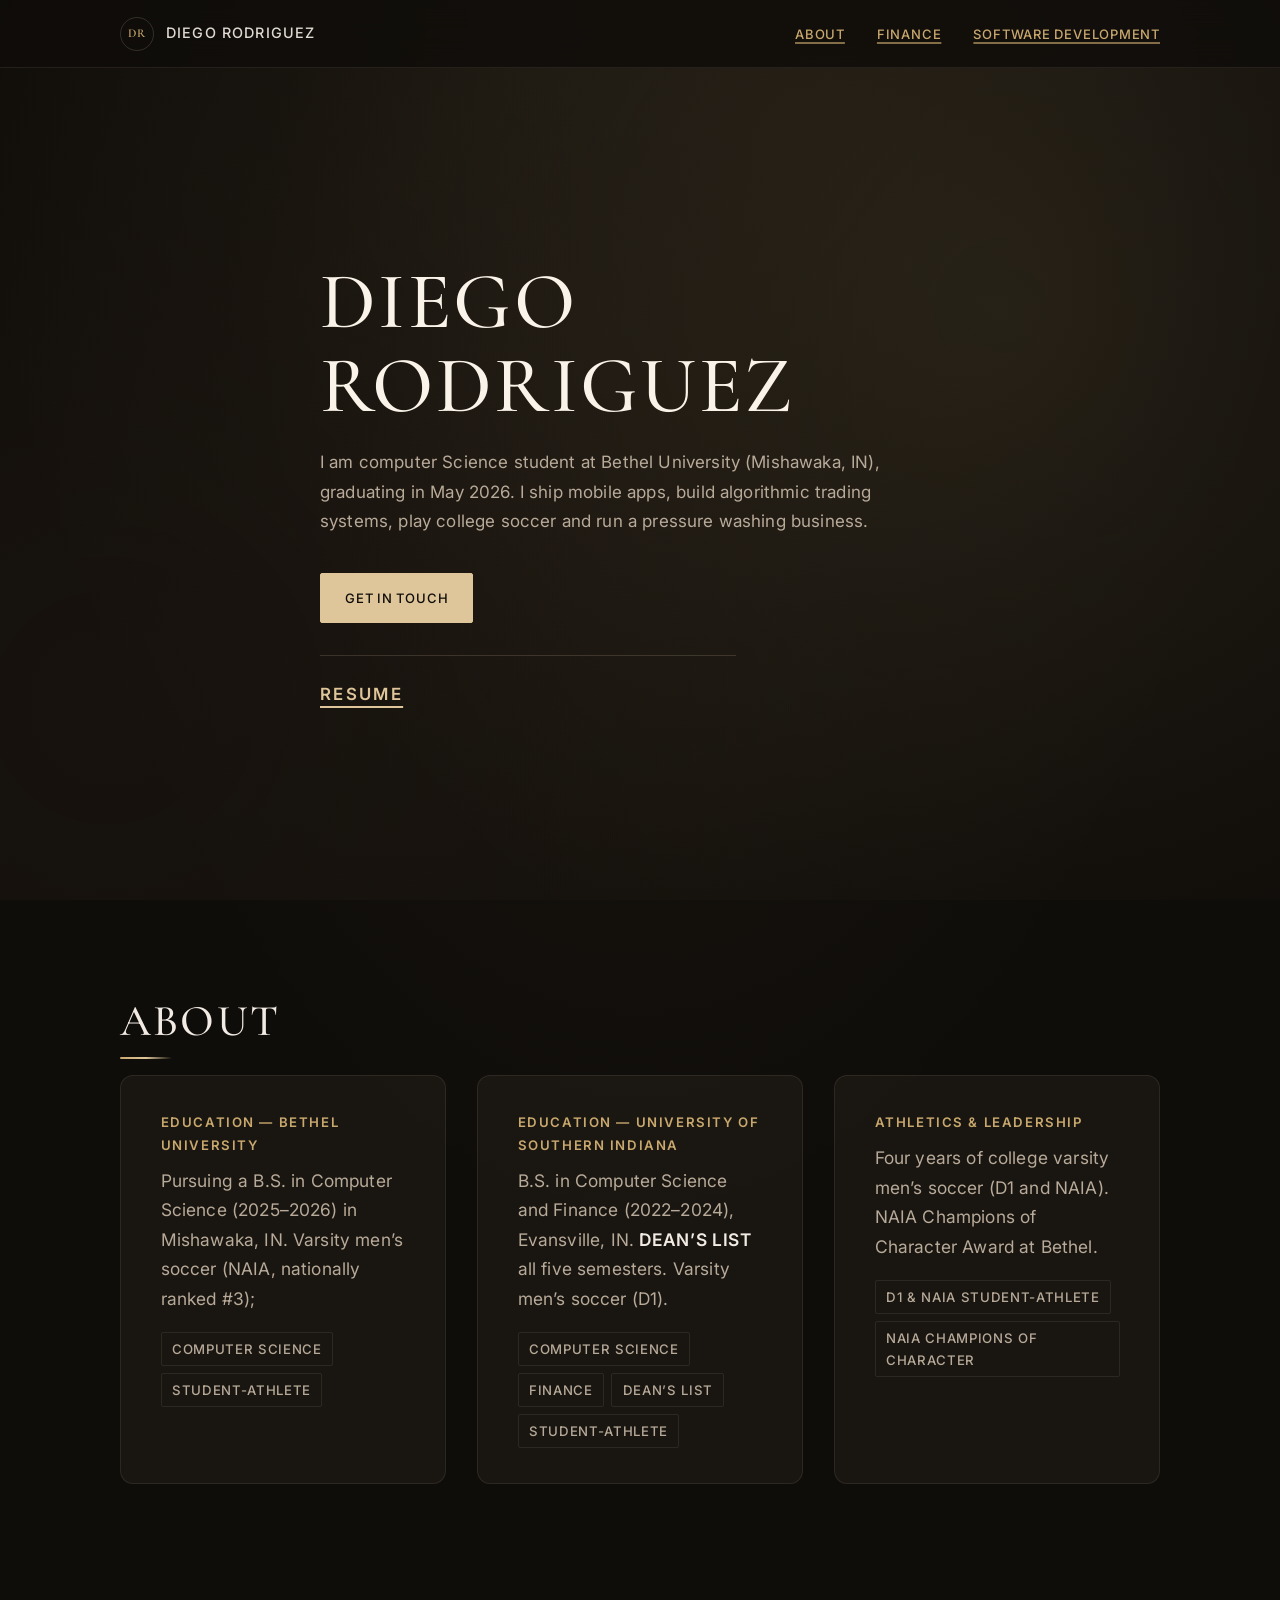
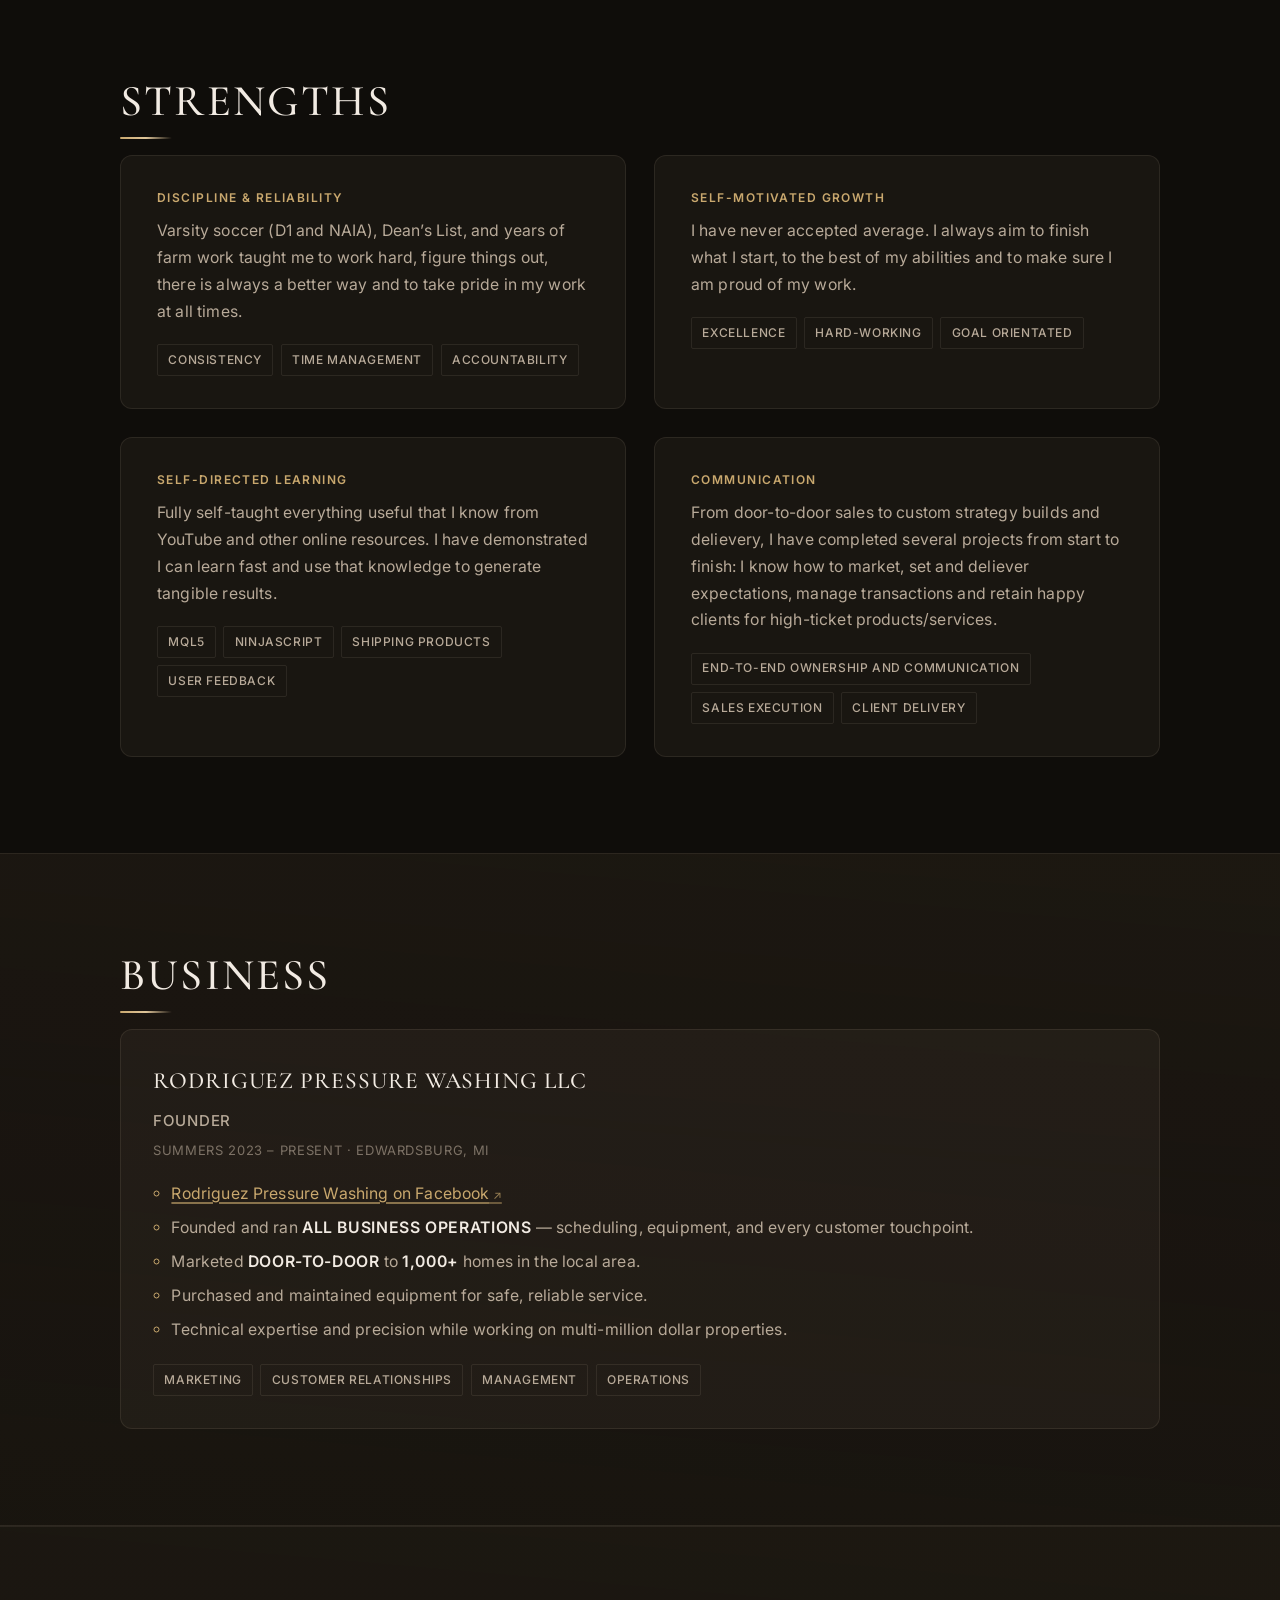
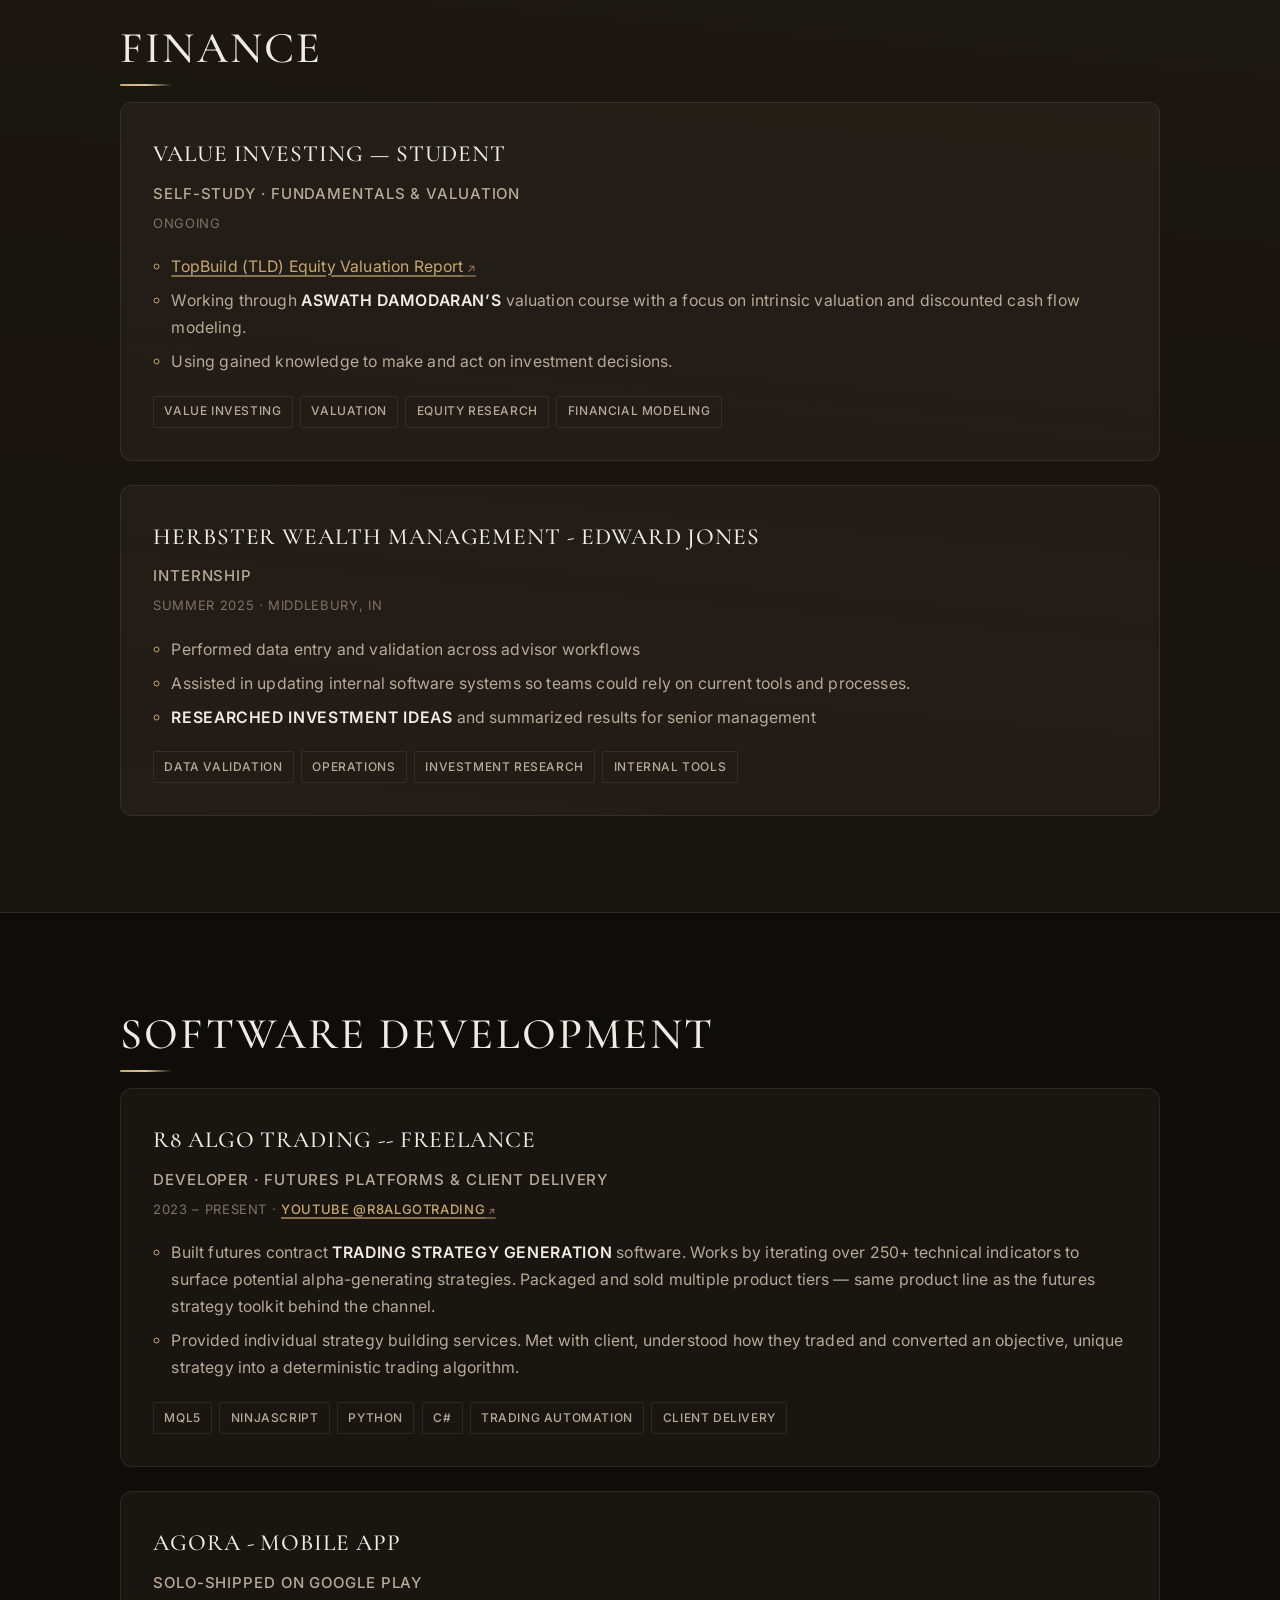
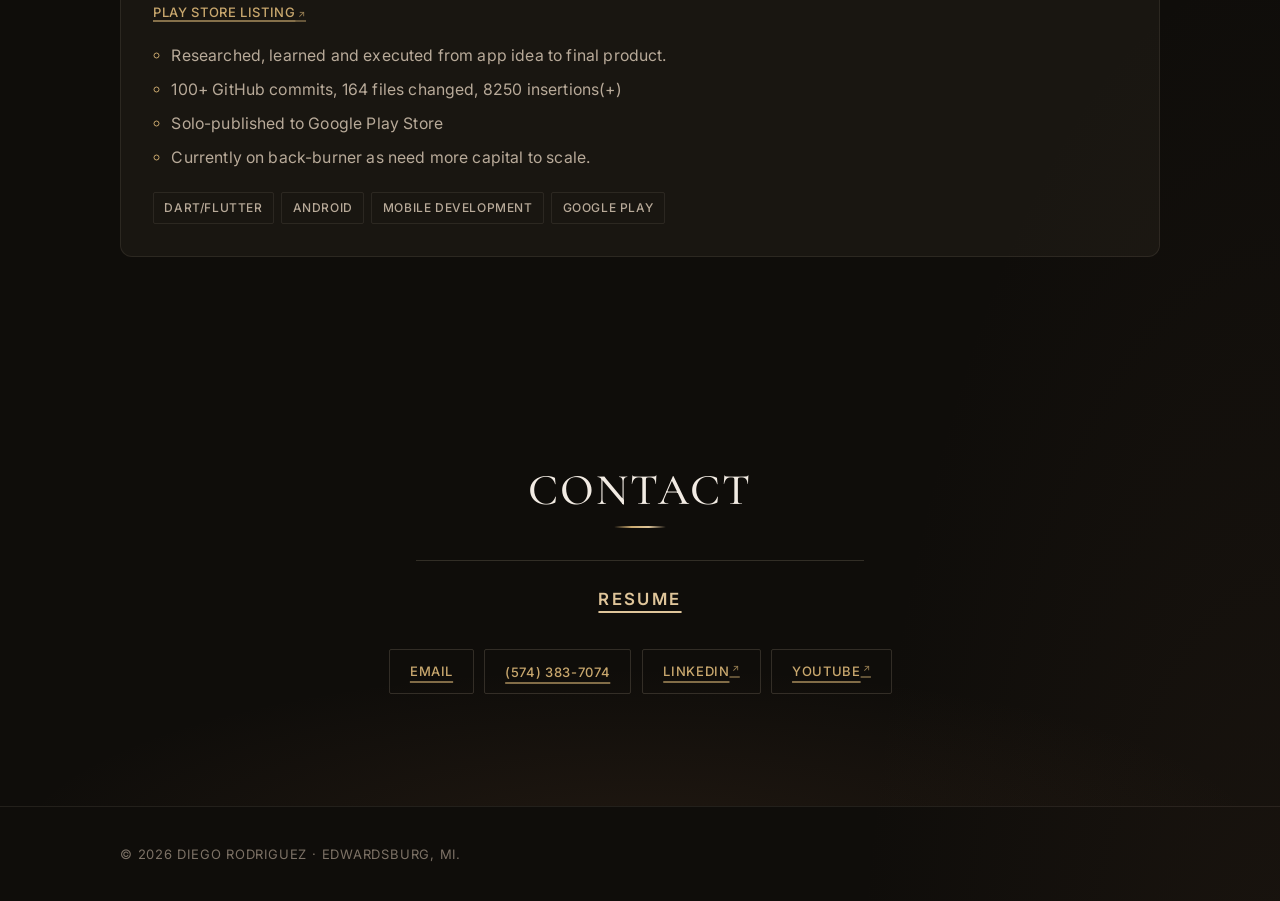
==== commit b4efac38: "added resume" ====
--- a/index.html
+++ b/index.html
@@ -56,6 +56,10 @@
         <div class="hero-actions">
           <a class="btn btn-primary" href="#contact">Get in touch</a>
         </div>
+        <div class="resume-aside">
+          <a class="resume-aside-link" href="resume/Resume_Diego_Rodriguez.pdf" target="_blank"
+            rel="noopener noreferrer" aria-label="Open résumé PDF in a new tab">Resume</a>
+        </div>
       </div>
     </section>
 
@@ -364,6 +368,11 @@
       <div class="container cta-inner">
         <h2 class="section-title">Contact</h2>
 
+        <div class="resume-aside resume-aside--contact">
+          <a class="resume-aside-link" href="resume/Resume_Diego_Rodriguez.pdf" target="_blank"
+            rel="noopener noreferrer" aria-label="Open résumé PDF in a new tab">Resume</a>
+        </div>
+
         <ul class="contact-links">
           <li>
             <a href="mailto:diego9rodrig@gmail.com" class="contact-pill">Email</a>
--- a/css/styles.css
+++ b/css/styles.css
@@ -229,7 +229,7 @@
 }
 
 /* New tab / off-site hints — kept out of the underline via no text-decoration on pseudo */
-a[target="_blank"]:not(.btn):not(.logo):not(.footer-top)::after {
+a[target="_blank"]:not(.btn):not(.logo):not(.footer-top):not(.resume-aside-link)::after {
   content: "\00a0↗";
   font-size: 0.72em;
   opacity: 0.72;
@@ -501,6 +501,10 @@
   animation-delay: 0.52s;
 }
 
+.hero-inner > *:nth-child(5) {
+  animation-delay: 0.64s;
+}
+
 .hero-eyebrow {
   margin: 0 0 1rem;
   font-family: var(--font-body);
@@ -537,6 +541,43 @@
   display: flex;
   flex-wrap: wrap;
   gap: 0.75rem 1rem;
+}
+
+/* Résumé: visually split from the primary CTA; PDF opens in the browser tab by default */
+.resume-aside {
+  margin-top: 2rem;
+  padding-top: 1.5rem;
+  border-top: 1px solid var(--border-strong);
+  max-width: 26rem;
+}
+
+.resume-aside--contact {
+  margin-inline: auto;
+  margin-bottom: 2.25rem;
+  max-width: 28rem;
+  text-align: center;
+}
+
+/* Single word in HTML; caps + spacing match other section labels */
+.resume-aside-link {
+  display: inline-block;
+  margin: 0;
+  font-family: var(--font-body);
+  /* Slightly larger than eyebrow labels so “RESUME” reads as a clear callout */
+  font-size: clamp(0.9rem, 2vw, 1.05rem);
+  font-weight: 600;
+  letter-spacing: 0.14em;
+  text-transform: uppercase;
+  text-decoration: underline;
+  text-decoration-thickness: 1.5px;
+  text-underline-offset: 0.35em;
+  color: var(--accent-highlight);
+  transition: color 0.25s ease, text-decoration-color 0.25s ease;
+}
+
+.resume-aside-link:hover {
+  color: #f0e5d4;
+  text-decoration-color: #f0e5d4;
 }
 
 .btn {
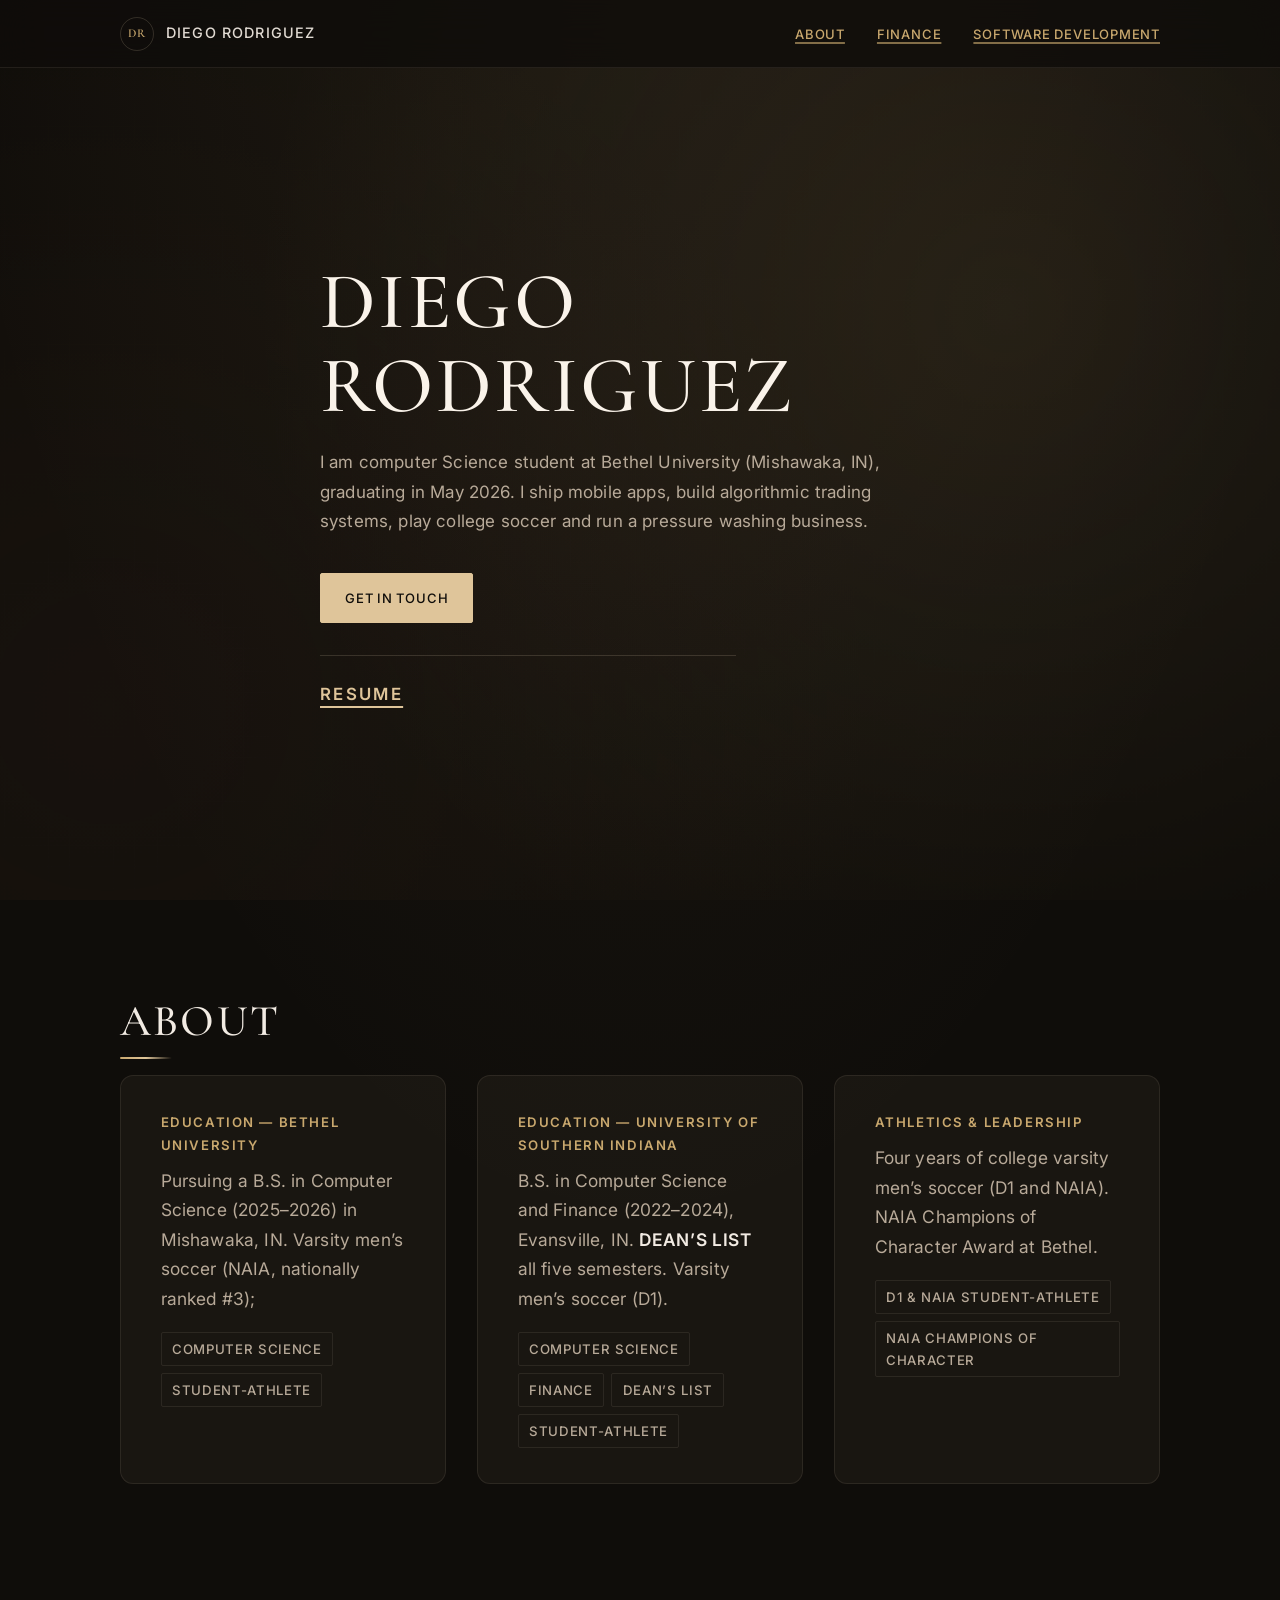
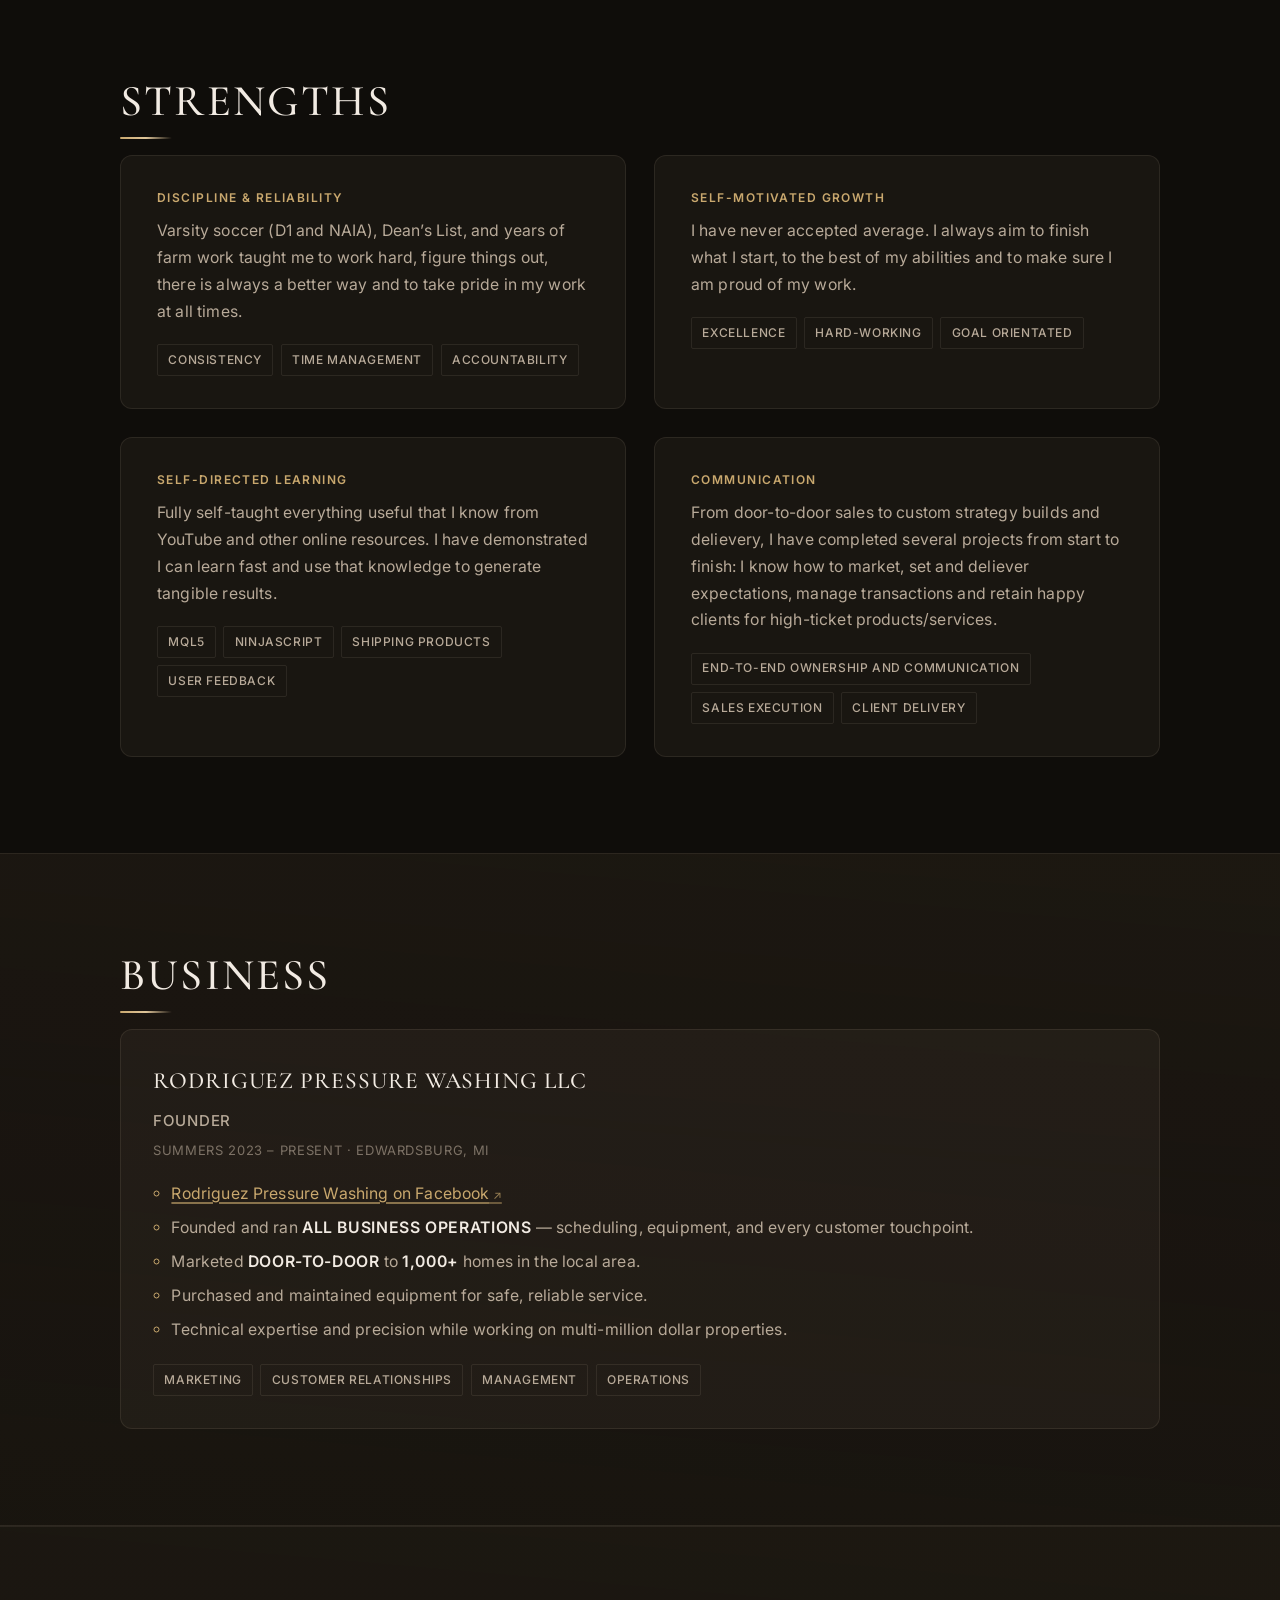
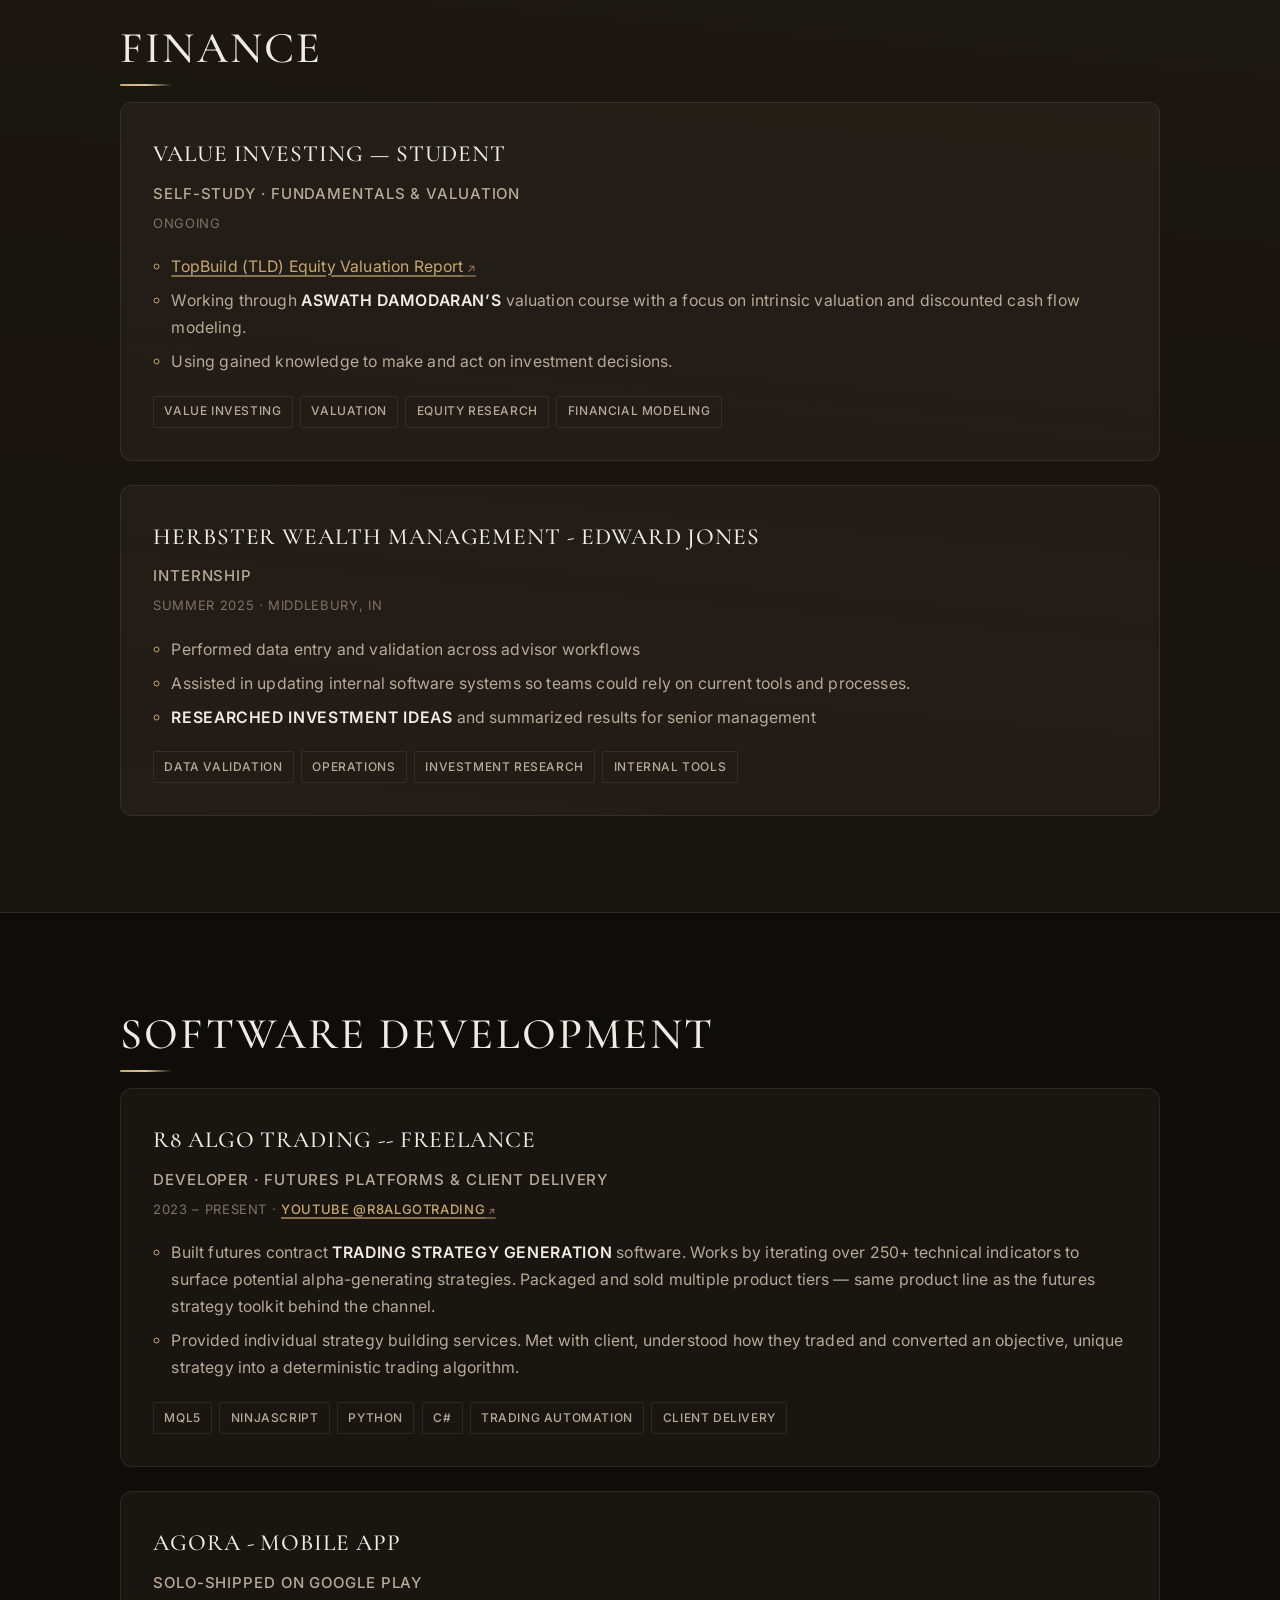
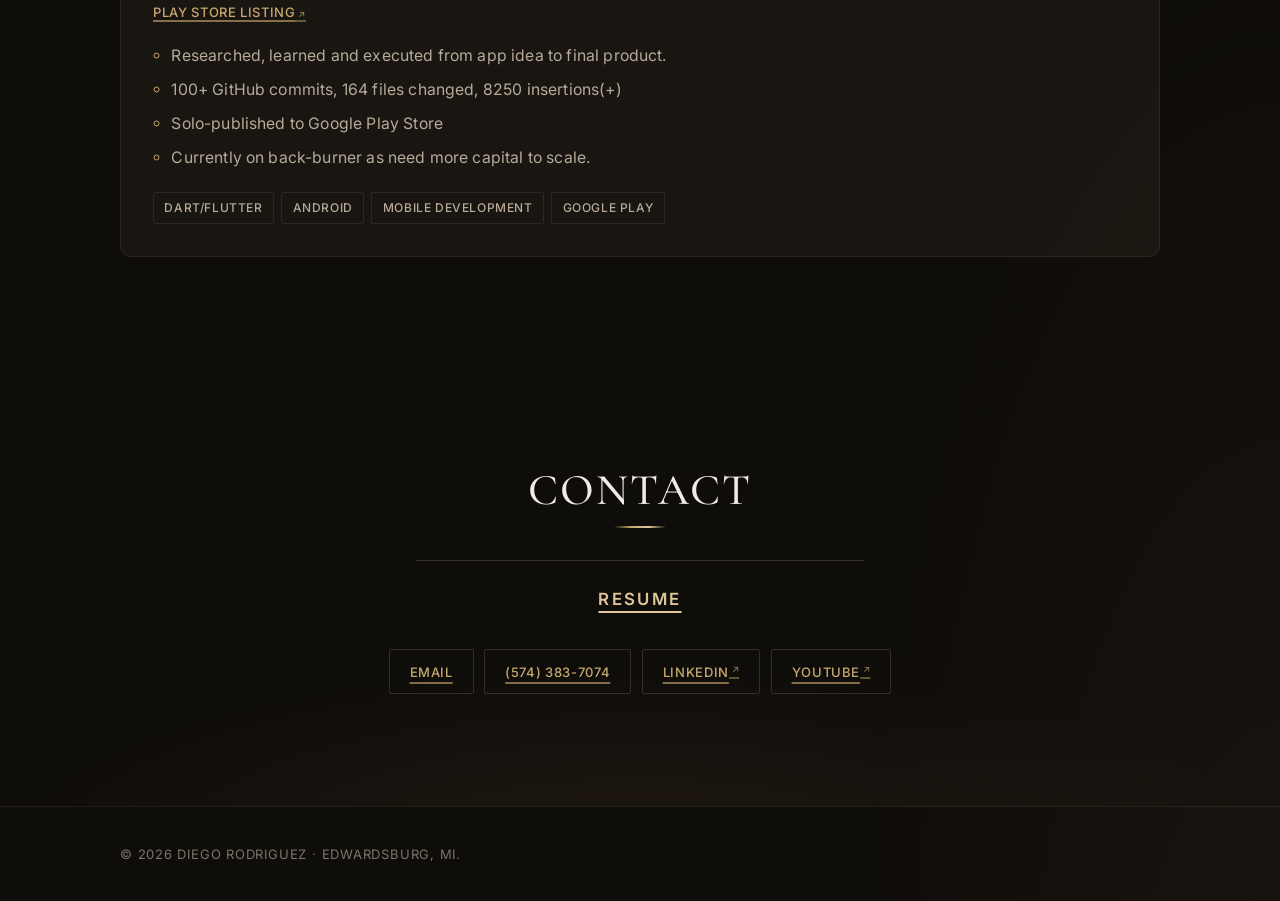
==== commit 11367d45: "Added Tracking" ====
--- a/index.html
+++ b/index.html
@@ -7,6 +7,17 @@
   <meta name="description"
     content="Diego Rodriguez — Computer Science student, developer, and entrepreneur. Mobile apps, trading automation, and more." />
   <title>Diego Rodriguez — Portfolio</title>
+  <!-- Google Analytics 4: replace G-XXXXXXXXXX with your Measurement ID (GA4 → Admin → Data streams → Web). -->
+  <link rel="preconnect" href="https://www.googletagmanager.com" />
+  <script async src="https://www.googletagmanager.com/gtag/js?id=G-DSYLY7V43E"></script>
+  <script>
+    window.dataLayer = window.dataLayer || [];
+    function gtag() {
+      dataLayer.push(arguments);
+    }
+    gtag("js", new Date());
+    gtag("config", "G-DSYLY7V43E");
+  </script>
   <link rel="preconnect" href="https://fonts.googleapis.com" />
   <link rel="preconnect" href="https://fonts.gstatic.com" crossorigin />
   <!-- Cormorant Garamond = calm editorial headlines; Inter = clean, non-“startup tech” body copy -->
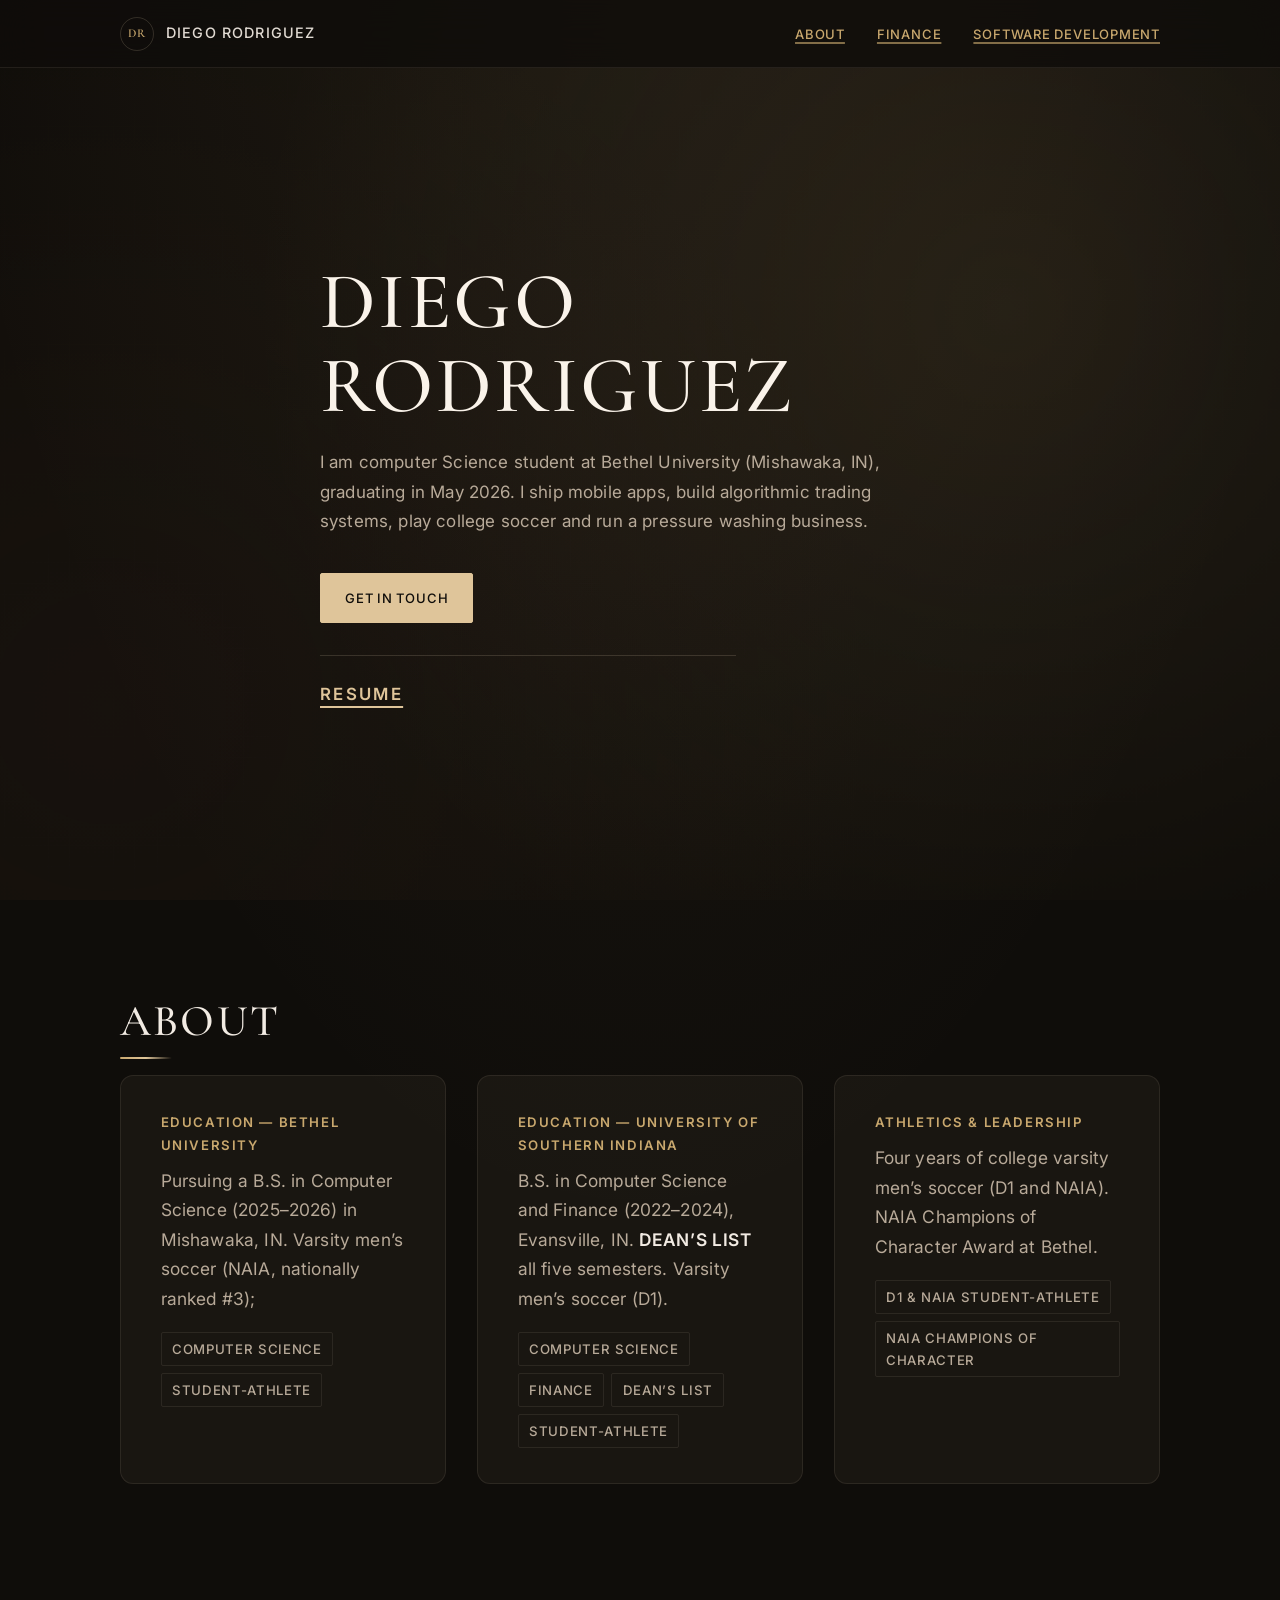
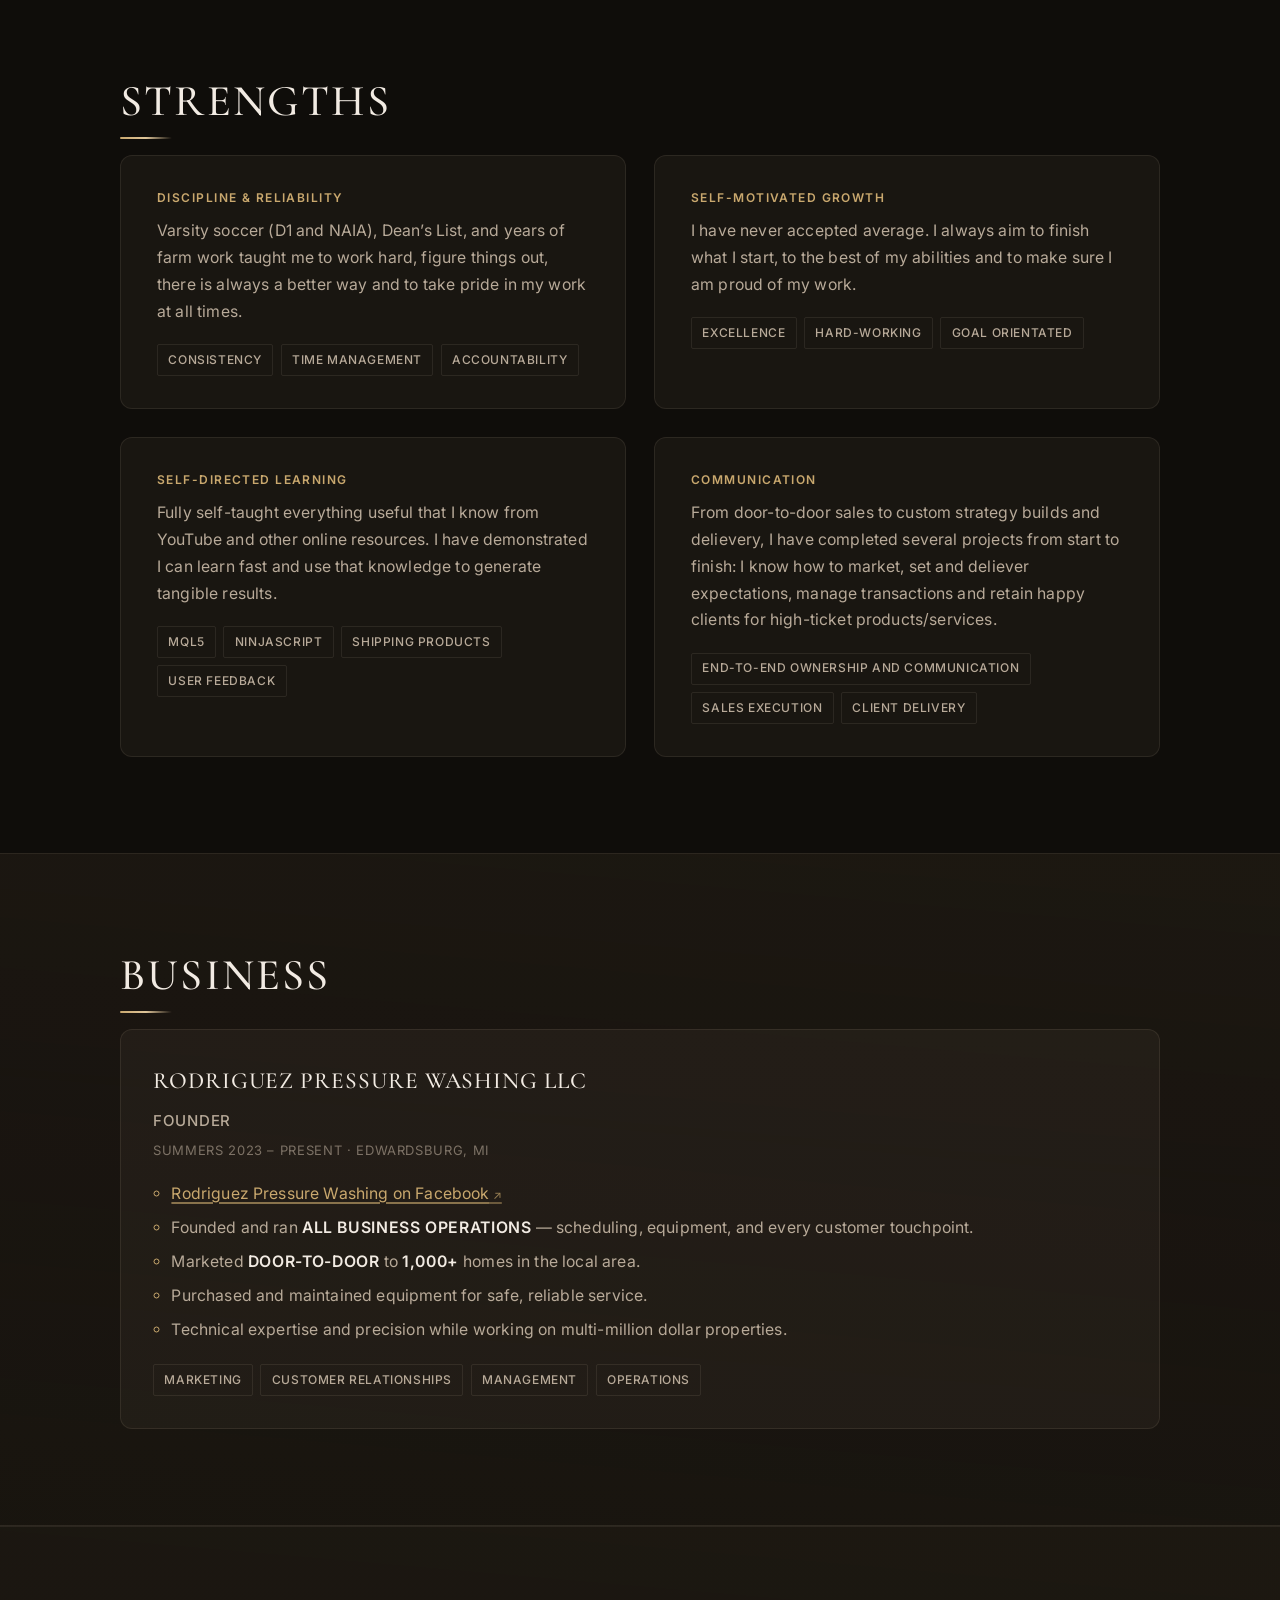
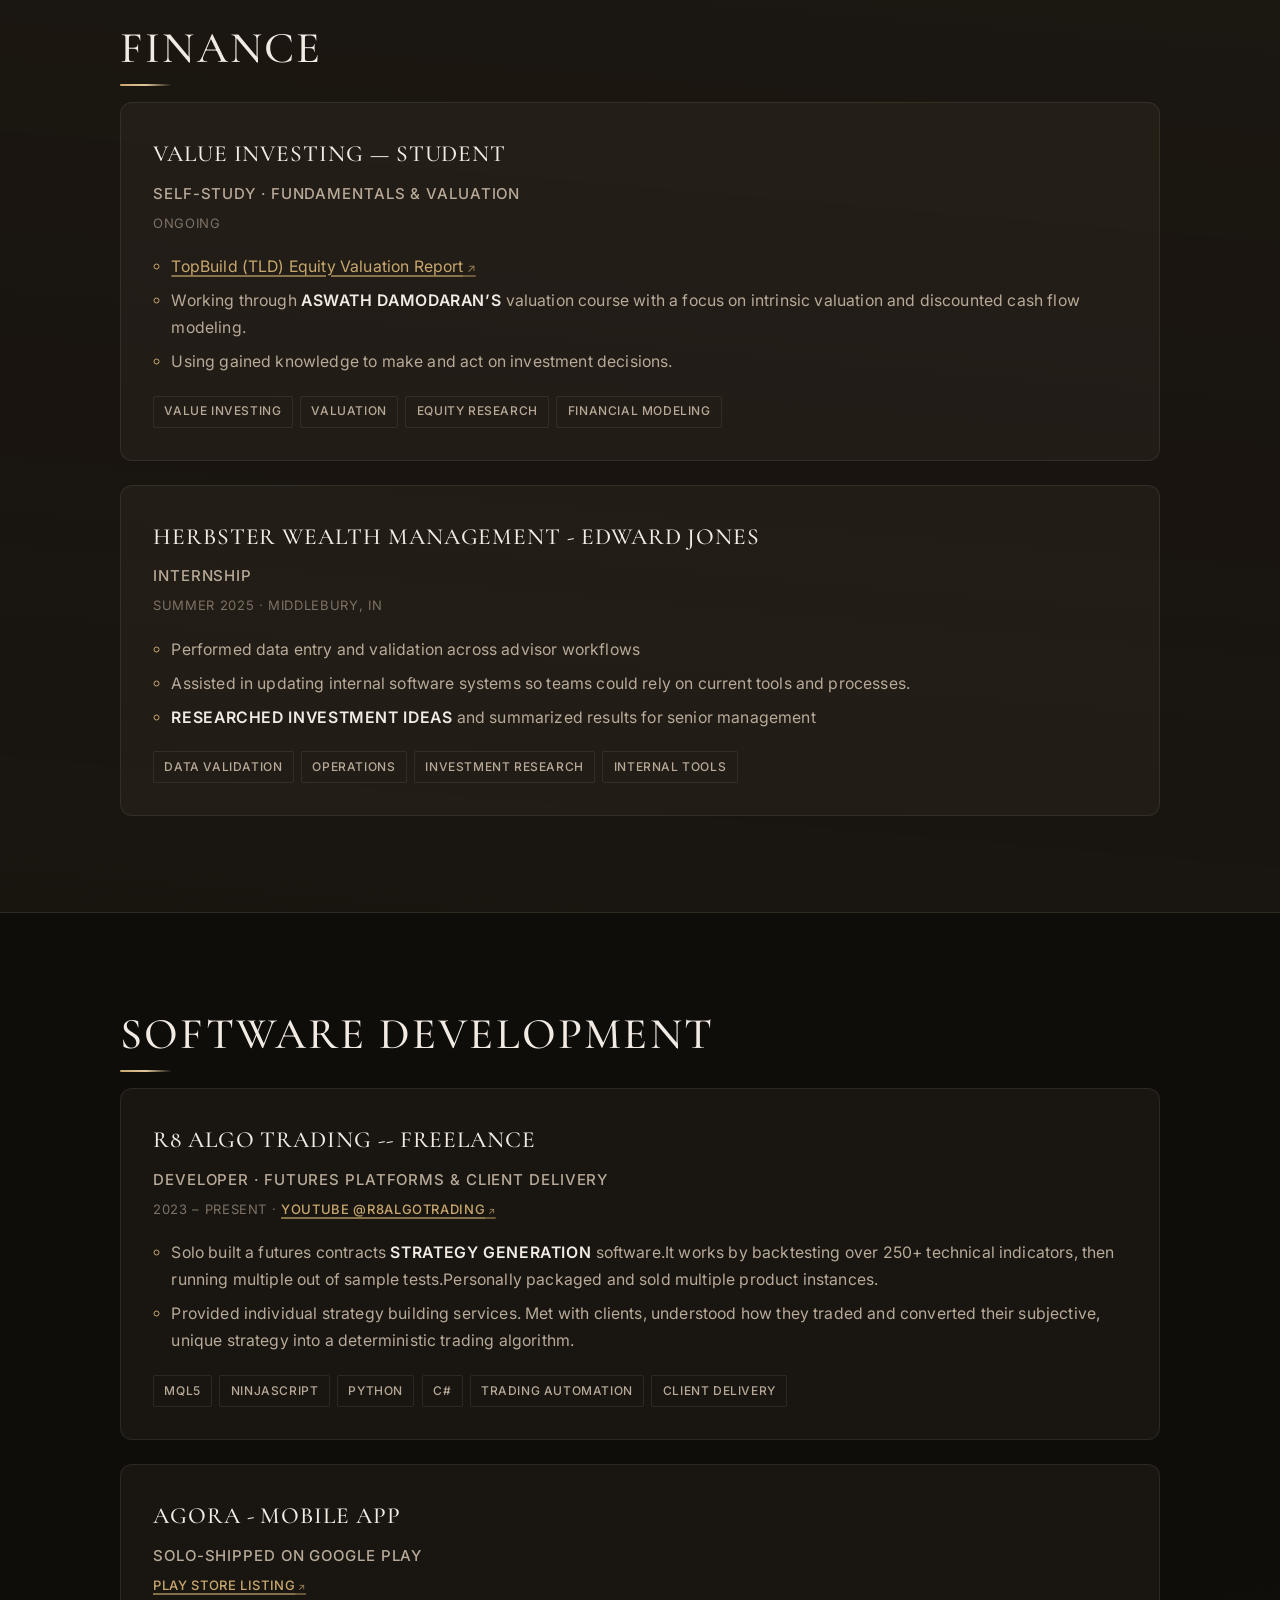
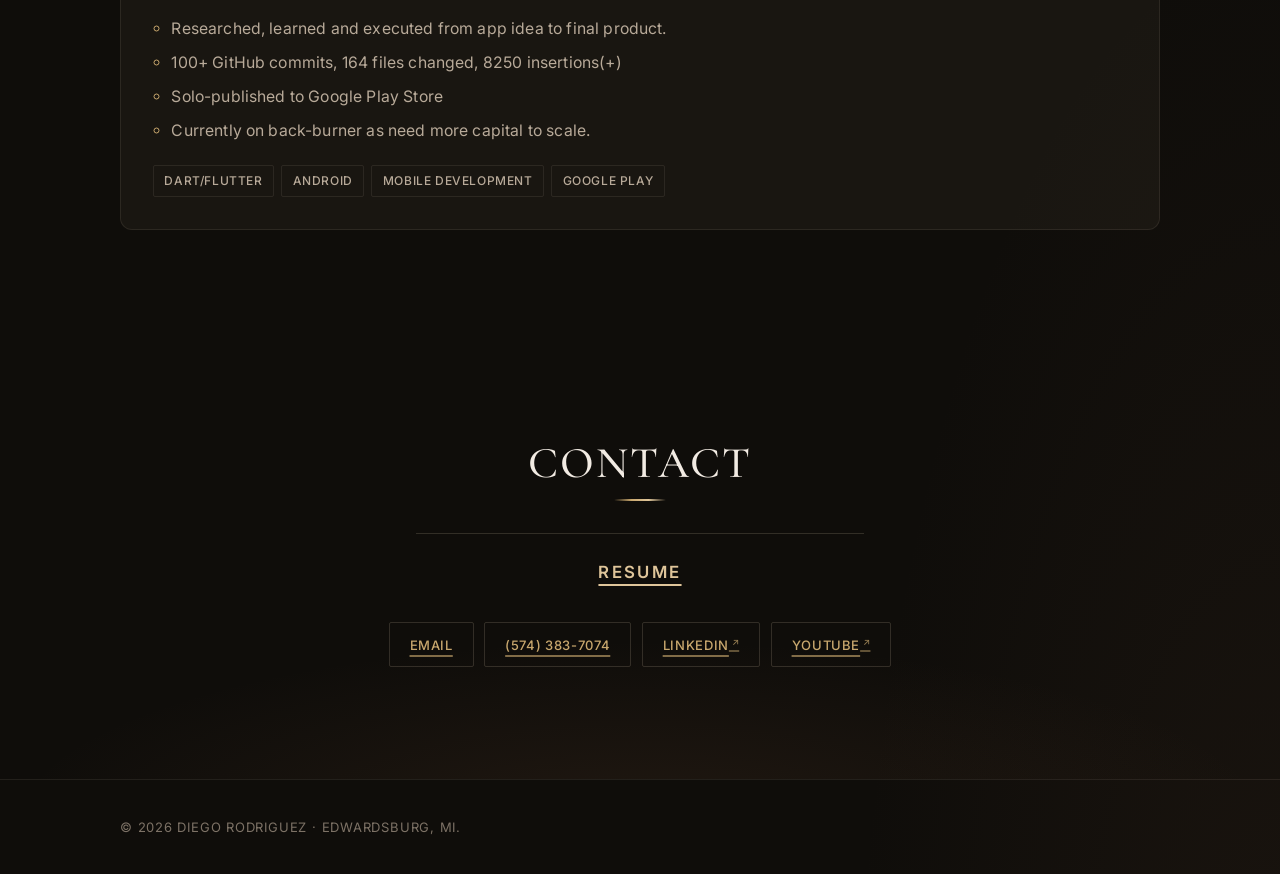
==== commit 9f39e2bd: "Change some wording about R8 Solutions" ====
--- a/index.html
+++ b/index.html
@@ -322,14 +322,13 @@
             </div>
             <ul class="experience-bullets">
               <li>
-                Built futures contract <strong>trading strategy generation</strong>
-                software. Works by iterating over 250+ technical indicators to surface potential alpha-generating
-                strategies. Packaged and sold multiple product tiers — same product line as the futures strategy
-                toolkit behind the channel.
-              </li>
-              <li>
-                Provided individual strategy building services. Met with client, understood how they traded and
-                converted an objective, unique strategy into a deterministic trading algorithm.
+                Solo built a futures contracts <strong>strategy generation</strong>
+                software.It works by backtesting over 250+ technical indicators, then running multiple out of sample tests.Personally
+                packaged and sold multiple product instances.
+              </li>
+              <li>
+                Provided individual strategy building services. Met with clients, understood how they traded and
+                converted their subjective, unique strategy into a deterministic trading algorithm.
               </li>
             </ul>
             <ul class="skill-tags" aria-label="Skills for this role">
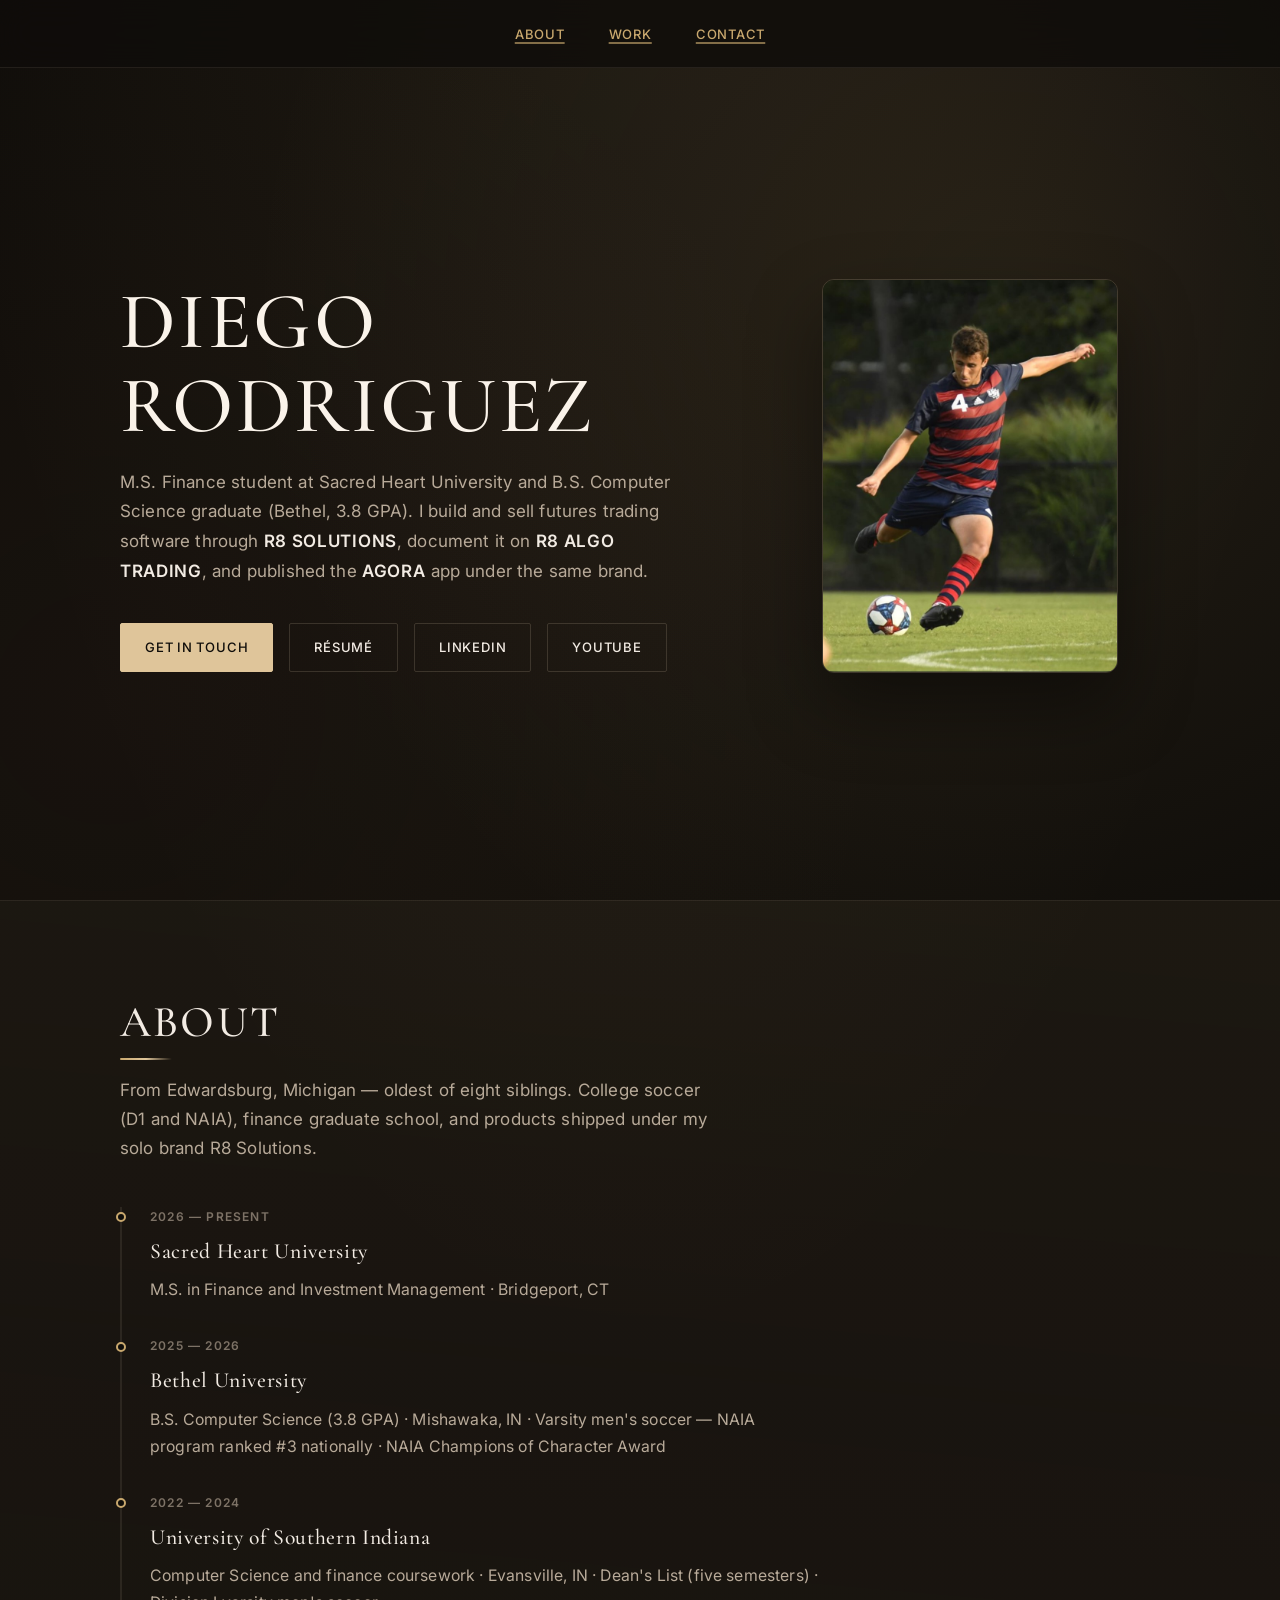
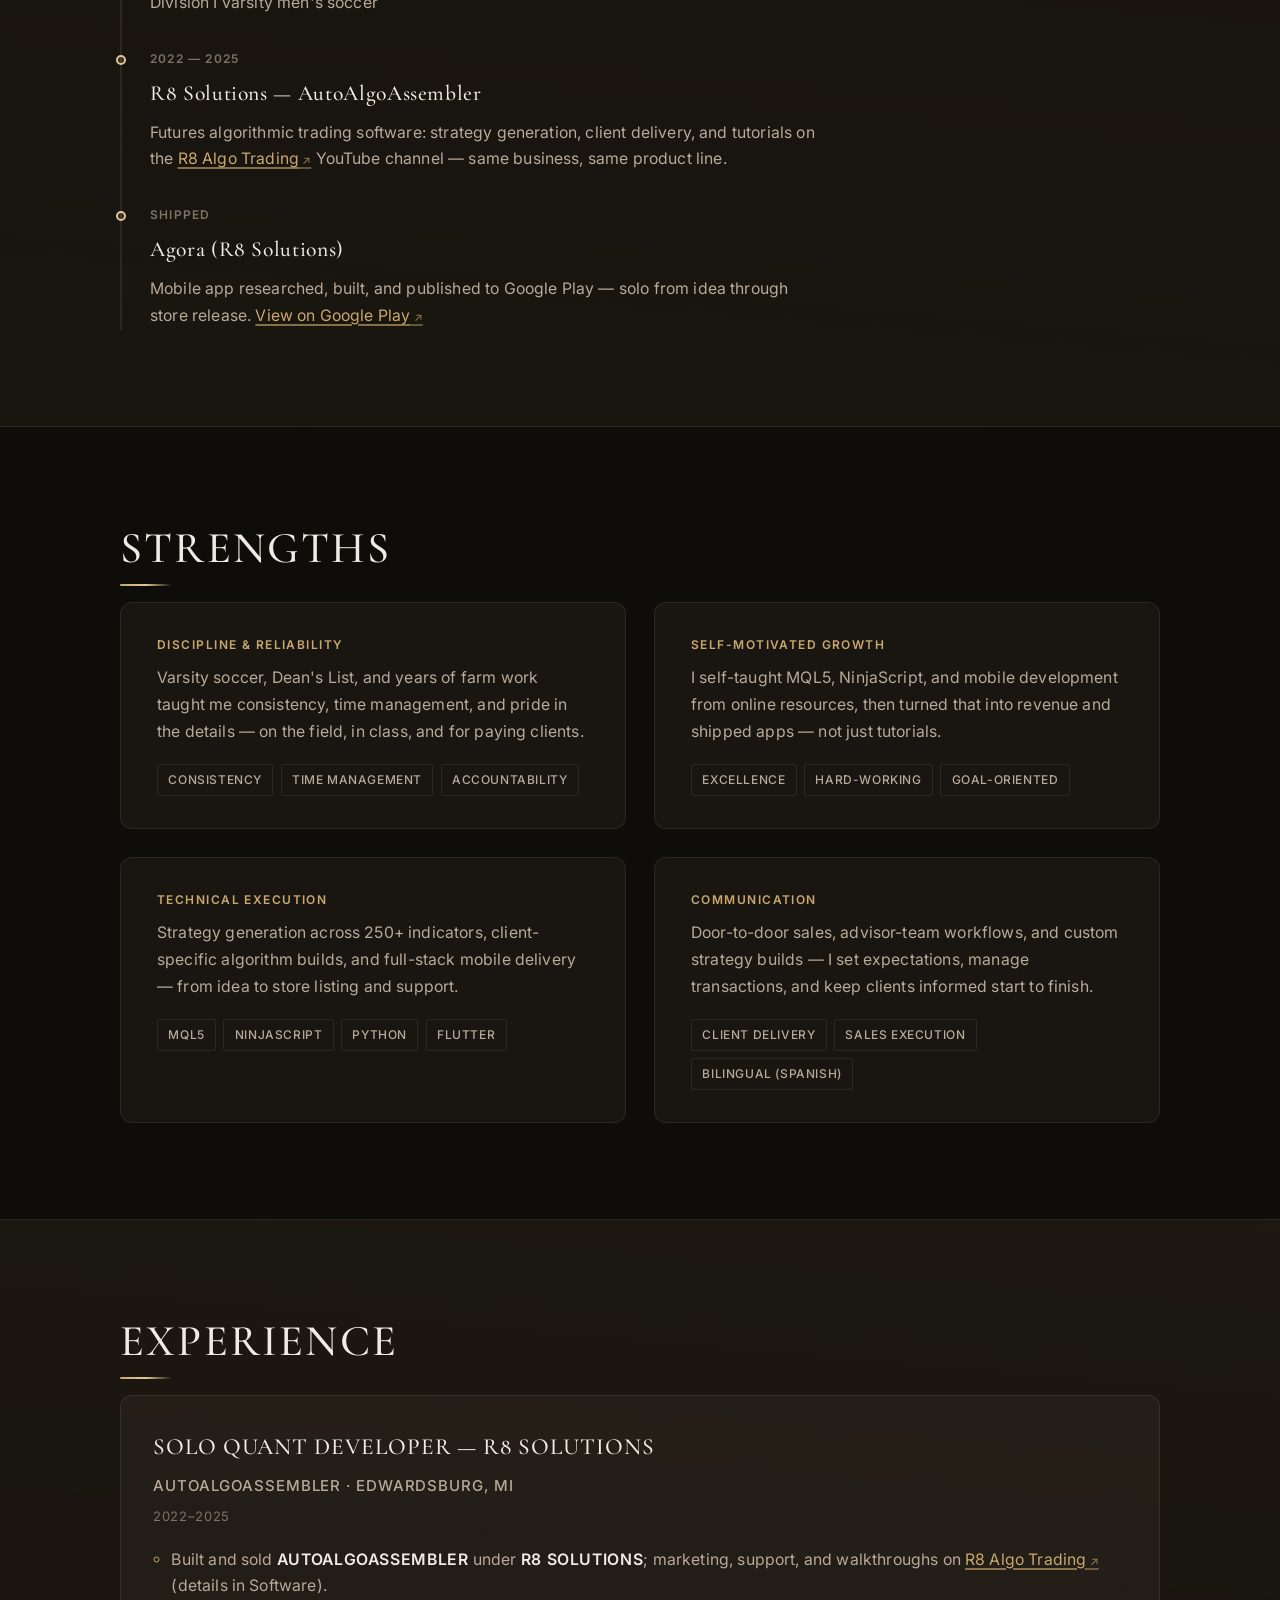
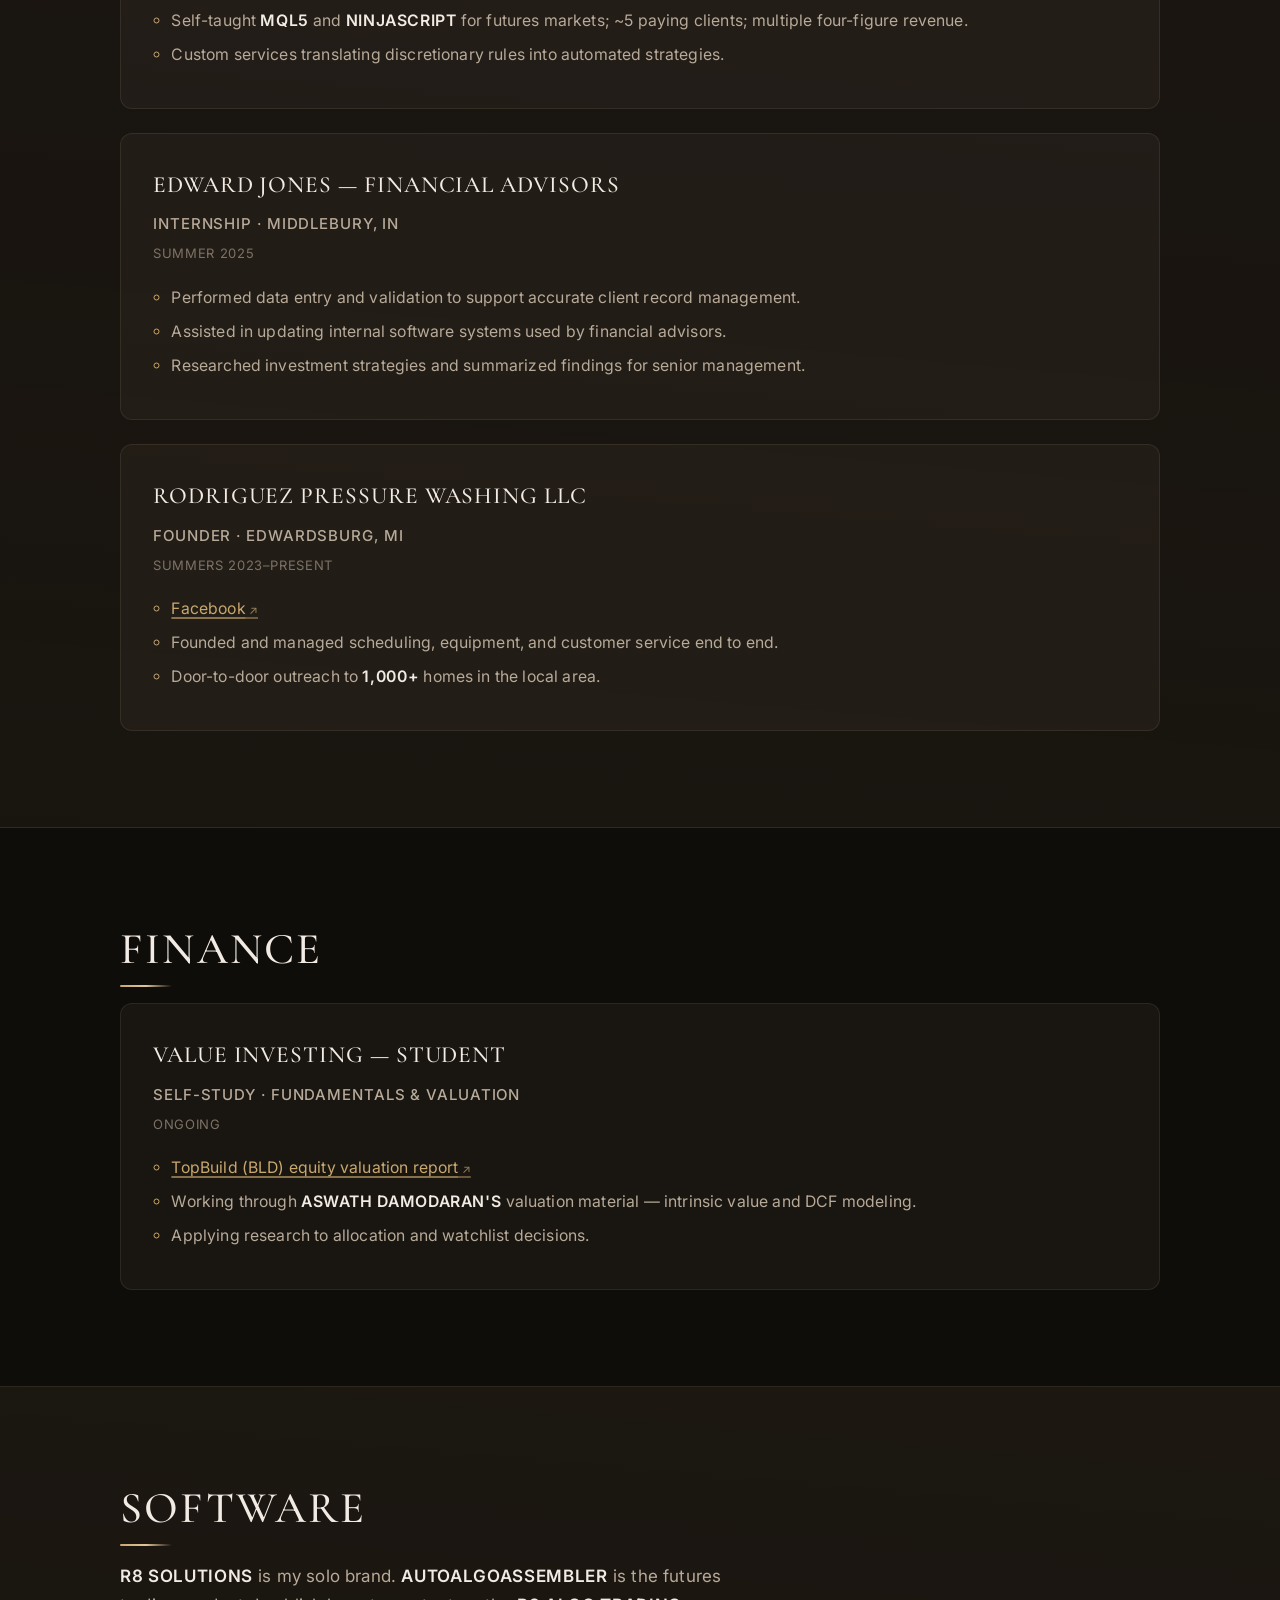
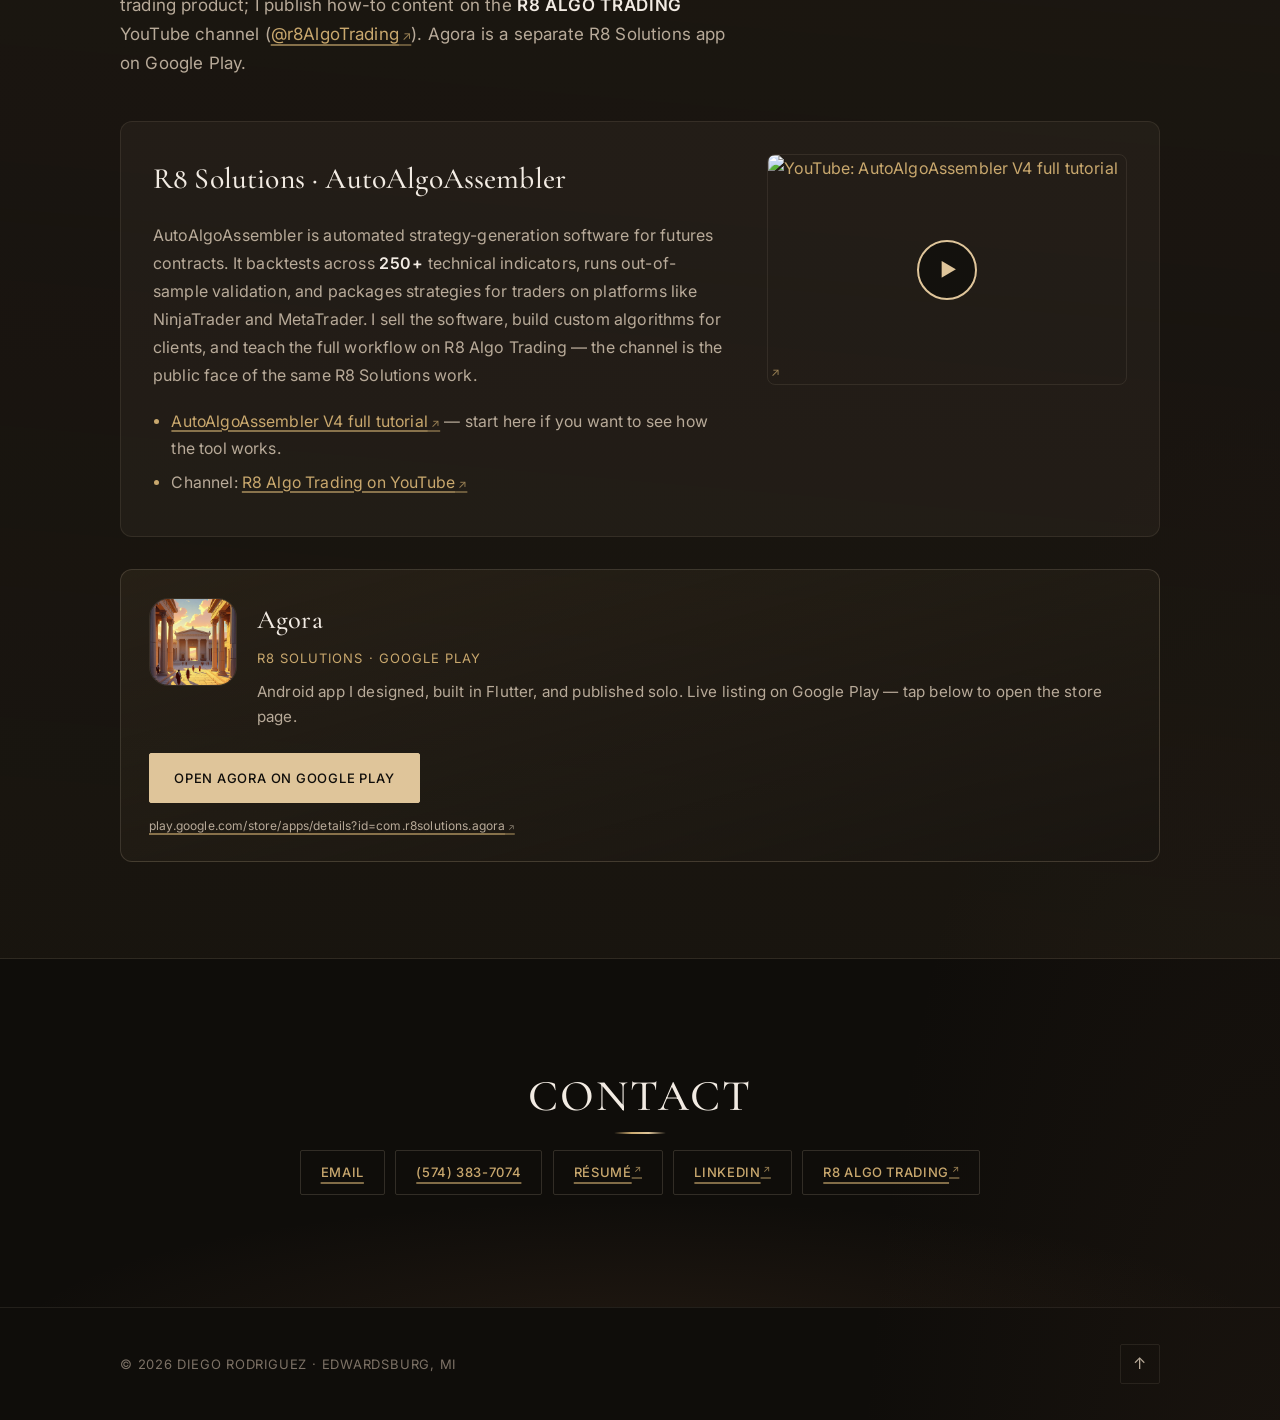
==== commit ca259177: "Refresh portfolio: timeline About, unified R8 Solutions section, slimmer nav, new assets. Sync résum" ====
--- a/index.html
+++ b/index.html
@@ -5,9 +5,14 @@
   <meta charset="UTF-8" />
   <meta name="viewport" content="width=device-width, initial-scale=1.0" />
   <meta name="description"
-    content="Diego Rodriguez — Computer Science student, developer, and entrepreneur. Mobile apps, trading automation, and more." />
+    content="Diego Rodriguez — finance graduate student, developer, and founder of R8 Solutions (AutoAlgoAssembler, Agora)." />
+  <meta name="theme-color" content="#0f0d0a" />
+  <meta property="og:title" content="Diego Rodriguez — Portfolio" />
+  <meta property="og:description"
+    content="Finance graduate student and builder of R8 Solutions — AutoAlgoAssembler for futures algo trading and Agora on Google Play." />
+  <meta property="og:image" content="https://bigdrod1.github.io/bigdrod1/images/diego-soccer.jpg" />
+  <meta property="og:url" content="https://bigdrod1.github.io/bigdrod1/" />
   <title>Diego Rodriguez — Portfolio</title>
-  <!-- Google Analytics 4: replace G-XXXXXXXXXX with your Measurement ID (GA4 → Admin → Data streams → Web). -->
   <link rel="preconnect" href="https://www.googletagmanager.com" />
   <script async src="https://www.googletagmanager.com/gtag/js?id=G-DSYLY7V43E"></script>
   <script>
@@ -20,34 +25,27 @@
   </script>
   <link rel="preconnect" href="https://fonts.googleapis.com" />
   <link rel="preconnect" href="https://fonts.gstatic.com" crossorigin />
-  <!-- Cormorant Garamond = calm editorial headlines; Inter = clean, non-“startup tech” body copy -->
   <link
     href="https://fonts.googleapis.com/css2?family=Cormorant+Garamond:ital,wght@0,400;0,500;0,600;0,700;1,400;1,500&family=Inter:wght@400;500;600&display=swap"
     rel="stylesheet" />
   <link rel="stylesheet" href="css/styles.css" />
-  <!-- Enables scroll-reveal hiding only when JS runs; avoids blank sections if script fails -->
   <script>
     document.documentElement.classList.add("js");
   </script>
 </head>
 
 <body>
-  <header class="site-header" id="top">
+  <header class="site-header site-header--nav-only" id="top">
     <div class="header-inner">
-      <a class="logo" href="#top" aria-label="Home">
-        <!-- Simple monogram instead of code brackets — reads more timeless than “dev logo” -->
-        <span class="logo-mark" aria-hidden="true">DR</span>
-        <span class="logo-text">Diego Rodriguez</span>
-      </a>
       <button type="button" class="nav-toggle" aria-label="Open menu" aria-expanded="false" aria-controls="site-nav">
         <span class="nav-toggle-bar"></span>
         <span class="nav-toggle-bar"></span>
       </button>
       <nav class="site-nav" id="site-nav" aria-label="Primary">
-        <ul class="nav-list">
+        <ul class="nav-list nav-list--compact">
           <li><a href="#about">About</a></li>
-          <li><a href="#finance">Finance</a></li>
-          <li><a href="#software">Software development</a></li>
+          <li><a href="#software">Work</a></li>
+          <li><a href="#contact">Contact</a></li>
         </ul>
       </nav>
     </div>
@@ -56,84 +54,101 @@
   <main>
     <section class="hero">
       <div class="hero-bg" aria-hidden="true"></div>
-      <div class="container hero-inner">
-        <p class="hero-eyebrow"></p>
-        <h1 class="hero-title">Diego Rodriguez</h1>
-        <p class="hero-tagline">
-          I am computer Science student at Bethel University (Mishawaka, IN), graduating in May 2026. I
-          ship mobile apps, build algorithmic trading systems, play college soccer
-          and run a pressure washing business.
+      <div class="container hero-split">
+        <div class="hero-copy">
+          <h1 class="hero-title">Diego Rodriguez</h1>
+          <p class="hero-tagline">
+            M.S. Finance student at Sacred Heart University and B.S. Computer Science graduate (Bethel, 3.8 GPA).
+            I build and sell futures trading software through <strong>R8 Solutions</strong>, document it on
+            <strong>R8 Algo Trading</strong>, and published the <strong>Agora</strong> app under the same brand.
+          </p>
+          <div class="hero-actions">
+            <a class="btn btn-primary" href="#contact">Get in touch</a>
+            <a class="btn btn-ghost" href="resume/Resume_Diego_Rodriguez.pdf" target="_blank"
+              rel="noopener noreferrer">Résumé</a>
+            <a class="btn btn-ghost" href="https://www.linkedin.com/in/diego-rodriguez-profile/" target="_blank"
+              rel="noopener noreferrer">LinkedIn</a>
+            <a class="btn btn-ghost" href="https://www.youtube.com/@r8AlgoTrading" target="_blank"
+              rel="noopener noreferrer">YouTube</a>
+          </div>
+        </div>
+        <figure class="hero-portrait-wrap">
+          <img class="hero-photo hero-photo--action" src="images/diego-soccer.jpg" width="720" height="960"
+            alt="Diego Rodriguez playing college soccer (USI)" loading="eager" decoding="async" />
+        </figure>
+      </div>
+    </section>
+
+    <section class="section section-alt" id="about">
+      <div class="container">
+        <h2 class="section-title">About</h2>
+        <p class="section-lead section-lead--tight">
+          From Edwardsburg, Michigan — oldest of eight siblings. College soccer (D1 and NAIA), finance graduate school,
+          and products shipped under my solo brand R8 Solutions.
         </p>
-        <div class="hero-actions">
-          <a class="btn btn-primary" href="#contact">Get in touch</a>
-        </div>
-        <div class="resume-aside">
-          <a class="resume-aside-link" href="resume/Resume_Diego_Rodriguez.pdf" target="_blank"
-            rel="noopener noreferrer" aria-label="Open résumé PDF in a new tab">Resume</a>
-        </div>
-      </div>
-    </section>
-
-    <section class="section" id="about">
-      <div class="container">
-        <h2 class="section-title">About</h2>
-        <!-- <p class="section-lead">
-          I am the oldest of 8 siblings. I am from Edwardsburg, MI. I enjoy 
-        </p> -->
-        <div class="about-grid">
-          <div class="about-card">
-            <h3>Education — Bethel University</h3>
-            <p>
-              Pursuing a B.S. in Computer Science (2025–2026)
-              in Mishawaka, IN. Varsity men’s soccer (NAIA, nationally ranked #3);
-            </p>
-            <ul class="skill-tags" aria-label="Highlights for this experience">
-              <li>Computer Science</li>
-              <li>Student-Athlete</li>
-            </ul>
-          </div>
-          <div class="about-card">
-            <h3>Education — University of Southern Indiana</h3>
-            <p>
-              B.S. in Computer Science and Finance (2022–2024),
-              Evansville, IN. <strong>Dean’s List</strong> all five semesters.
-              Varsity men’s soccer (D1).
-            </p>
-            <ul class="skill-tags" aria-label="Highlights for this experience">
-              <li>Computer science</li>
-              <li>Finance</li>
-              <li>Dean’s List</li>
-              <li>Student-Athlete</li>
-            </ul>
-          </div>
-          <div class="about-card">
-            <h3>Athletics &amp; leadership</h3>
-            <p>
-              Four years of college varsity men’s soccer (D1 and NAIA). NAIA
-              Champions of Character Award at Bethel.
-            </p>
-            <ul class="skill-tags" aria-label="Highlights for this experience">
-              <li>D1 &amp; NAIA Student-Athlete</li>
-              <li>NAIA Champions of Character </li>
-            </ul>
-          </div>
-        </div>
+        <ol class="timeline" aria-label="Education, athletics, and projects">
+          <li class="timeline-item">
+            <p class="timeline-when">2026 — present</p>
+            <div class="timeline-body">
+              <h3 class="timeline-heading">Sacred Heart University</h3>
+              <p>M.S. in Finance and Investment Management · Bridgeport, CT</p>
+            </div>
+          </li>
+          <li class="timeline-item">
+            <p class="timeline-when">2025 — 2026</p>
+            <div class="timeline-body">
+              <h3 class="timeline-heading">Bethel University</h3>
+              <p>
+                B.S. Computer Science (3.8 GPA) · Mishawaka, IN · Varsity men's soccer — NAIA program ranked #3
+                nationally · NAIA Champions of Character Award
+              </p>
+            </div>
+          </li>
+          <li class="timeline-item">
+            <p class="timeline-when">2022 — 2024</p>
+            <div class="timeline-body">
+              <h3 class="timeline-heading">University of Southern Indiana</h3>
+              <p>
+                Computer Science and finance coursework · Evansville, IN · Dean's List (five semesters) · Division I
+                varsity men's soccer
+              </p>
+            </div>
+          </li>
+          <li class="timeline-item timeline-item--accent">
+            <p class="timeline-when">2022 — 2025</p>
+            <div class="timeline-body">
+              <h3 class="timeline-heading">R8 Solutions — AutoAlgoAssembler</h3>
+              <p>
+                Futures algorithmic trading software: strategy generation, client delivery, and tutorials on the
+                <a href="https://www.youtube.com/@r8AlgoTrading" target="_blank" rel="noopener noreferrer">R8 Algo
+                  Trading</a> YouTube channel — same business, same product line.
+              </p>
+            </div>
+          </li>
+          <li class="timeline-item timeline-item--accent">
+            <p class="timeline-when">Shipped</p>
+            <div class="timeline-body">
+              <h3 class="timeline-heading">Agora (R8 Solutions)</h3>
+              <p>
+                Mobile app researched, built, and published to Google Play — solo from idea through store release.
+                <a href="https://play.google.com/store/apps/details?id=com.r8solutions.agora" target="_blank"
+                  rel="noopener noreferrer">View on Google Play</a>
+              </p>
+            </div>
+          </li>
+        </ol>
       </div>
     </section>
 
     <section class="section" id="strengths">
       <div class="container">
         <h2 class="section-title">Strengths</h2>
-        <!-- <p class="section-lead">
-          Qualities I lean on across school, software, finance, and running a business —
-          the through-lines employers and clients tend to notice.
-        </p> -->
         <div class="strengths-grid">
           <div class="about-card">
             <h3>Discipline &amp; reliability</h3>
             <p>
-              Varsity soccer (D1 and NAIA), Dean’s List, and years of farm work taught me to
-              work hard, figure things out, there is always a better way and to take pride in my work at all times.
+              Varsity soccer, Dean's List, and years of farm work taught me consistency, time management, and pride in
+              the details — on the field, in class, and for paying clients.
             </p>
             <ul class="skill-tags" aria-label="Related strengths">
               <li>Consistency</li>
@@ -142,102 +157,104 @@
             </ul>
           </div>
           <div class="about-card">
-            <h3>Self-Motivated Growth</h3>
-            <p>
-              I have never accepted average. I always aim to finish what I start, to the best of my abilities and to
-              make sure I am proud of my work.
+            <h3>Self-motivated growth</h3>
+            <p>
+              I self-taught MQL5, NinjaScript, and mobile development from online resources, then turned that into
+              revenue and shipped apps — not just tutorials.
             </p>
             <ul class="skill-tags" aria-label="Related strengths">
-              <li>excellence</li>
-              <li>hard-working</li>
-              <li>goal orientated</li>
+              <li>Excellence</li>
+              <li>Hard-working</li>
+              <li>Goal-oriented</li>
             </ul>
           </div>
           <div class="about-card">
-            <h3>Self-directed learning</h3>
-            <p>
-              Fully self-taught everything useful that I know from YouTube and other online resources. I have
-              demonstrated I can learn fast and use that knowledge to generate tangible results.
+            <h3>Technical execution</h3>
+            <p>
+              Strategy generation across 250+ indicators, client-specific algorithm builds, and full-stack mobile
+              delivery — from idea to store listing and support.
             </p>
             <ul class="skill-tags" aria-label="Related strengths">
               <li>MQL5</li>
               <li>NinjaScript</li>
-              <li>Shipping products</li>
-              <li>User feedback</li>
+              <li>Python</li>
+              <li>Flutter</li>
             </ul>
           </div>
           <div class="about-card">
             <h3>Communication</h3>
             <p>
-              From door-to-door sales to custom strategy builds and delievery, I have completed several projects from
-              start to finish: I know how to market, set and deliever expectations, manage transactions and retain happy
-              clients for high-ticket products/services.
+              Door-to-door sales, advisor-team workflows, and custom strategy builds — I set expectations, manage
+              transactions, and keep clients informed start to finish.
             </p>
             <ul class="skill-tags" aria-label="Related strengths">
-              <li>End-to-end ownership and communication</li>
+              <li>Client delivery</li>
               <li>Sales execution</li>
-              <li>Client delivery</li>
+              <li>Bilingual (Spanish)</li>
             </ul>
           </div>
         </div>
       </div>
     </section>
 
-    <!-- Same layout as Finance: section title + experience-list / experience-item -->
-    <section class="section section-alt" id="business" aria-label="Business">
-      <div class="container">
-        <h2 class="section-title">Business</h2>
+    <section class="section section-alt" id="experience" aria-label="Professional experience">
+      <div class="container">
+        <h2 class="section-title">Experience</h2>
         <ul class="experience-list">
           <li class="experience-item">
             <div class="experience-meta">
+              <h3>Solo quant developer — R8 Solutions</h3>
+              <p class="experience-role">AutoAlgoAssembler · Edwardsburg, MI</p>
+              <p class="experience-dates">2022–2025</p>
+            </div>
+            <ul class="experience-bullets">
+              <li>
+                Built and sold <strong>AutoAlgoAssembler</strong> under <strong>R8 Solutions</strong>; marketing,
+                support, and walkthroughs on
+                <a href="https://www.youtube.com/@r8AlgoTrading" target="_blank" rel="noopener noreferrer">R8 Algo
+                  Trading</a> (details in Software).
+              </li>
+              <li>
+                Self-taught <strong>MQL5</strong> and <strong>NinjaScript</strong> for futures markets; ~5 paying
+                clients; multiple four-figure revenue.
+              </li>
+              <li>Custom services translating discretionary rules into automated strategies.</li>
+            </ul>
+          </li>
+          <li class="experience-item">
+            <div class="experience-meta">
+              <h3>Edward Jones — Financial Advisors</h3>
+              <p class="experience-role">Internship · Middlebury, IN</p>
+              <p class="experience-dates">Summer 2025</p>
+            </div>
+            <ul class="experience-bullets">
+              <li>Performed data entry and validation to support accurate client record management.</li>
+              <li>Assisted in updating internal software systems used by financial advisors.</li>
+              <li>Researched investment strategies and summarized findings for senior management.</li>
+            </ul>
+          </li>
+          <li class="experience-item">
+            <div class="experience-meta">
               <h3>Rodriguez Pressure Washing LLC</h3>
-              <p class="experience-role">Founder</p>
-              <p class="experience-dates">Summers 2023 – present · Edwardsburg, MI</p>
+              <p class="experience-role">Founder · Edwardsburg, MI</p>
+              <p class="experience-dates">Summers 2023–present</p>
             </div>
             <ul class="experience-bullets">
               <li>
                 <a href="https://www.facebook.com/profile.php?id=61559552971558" target="_blank"
-                  rel="noopener noreferrer">Rodriguez Pressure Washing on Facebook</a>
-              </li>
-              <li>
-                Founded and ran <strong>all business operations</strong> — scheduling,
-                equipment, and every customer touchpoint.
-              </li>
-              <li>
-                Marketed <strong>door-to-door</strong> to <strong>1,000+</strong> homes
-                in the local area.
-              </li>
-              <li>
-                Purchased and maintained equipment for safe, reliable service.
-              </li>
-              <li>
-                Technical expertise and precision while working on multi-million dollar properties.
-              </li>
-
-            </ul>
-            <ul class="skill-tags" aria-label="Skills for this role">
-              <li>Marketing</li>
-              <li>Customer relationships</li>
-              <li>Management</li>
-              <li>Operations</li>
+                  rel="noopener noreferrer">Facebook</a>
+              </li>
+              <li>Founded and managed scheduling, equipment, and customer service end to end.</li>
+              <li>Door-to-door outreach to <strong>1,000+</strong> homes in the local area.</li>
             </ul>
           </li>
         </ul>
       </div>
     </section>
 
-    <!-- Finance: advisory internship, research, and ops inside a wealth-management context -->
-    <section class="section section-alt" id="finance">
+    <section class="section" id="finance">
       <div class="container">
         <h2 class="section-title">Finance</h2>
-
-
-        <!-- <p class="section-lead">
-            Hands-on exposure to advisor workflows, careful data handling, and
-            investment research. I am interested in how rigorous process and
-            clear communication support client trust — the same habits I bring to
-            engineering.
-          </p> -->
         <ul class="experience-list">
           <li class="experience-item">
             <div class="experience-meta">
@@ -247,142 +264,92 @@
             </div>
             <ul class="experience-bullets">
               <li>
-
-                <a href="papers/topbuild-report.pdf" target="_blank" rel="noopener noreferrer">TopBuild (TLD) Equity
-                  Valuation Report</a>
-              </li>
-              <li>
-                Working through <strong>Aswath Damodaran’s</strong> valuation course with a focus on intrinsic valuation
-                and discounted cash flow modeling.
-              </li>
-              <li>
-                Using gained knowledge to make and act on investment decisions.
-              </li>
-            </ul>
-            <ul class="skill-tags" aria-label="Skills for this work">
-              <li>Value investing</li>
-              <li>Valuation</li>
-              <li>Equity research</li>
-              <li>Financial modeling</li>
-            </ul>
-          </li>
-          <li class="experience-item">
-            <div class="experience-meta">
-              <h3>Herbster Wealth Management - Edward Jones</h3>
-              <p class="experience-role">Internship</p>
-              <p class="experience-dates">Summer 2025 · Middlebury, IN</p>
-            </div>
-            <ul class="experience-bullets">
-              <li>
-                Performed data entry and validation across
-                advisor workflows
-              </li>
-              <li>
-                Assisted in updating internal software systems
-                so teams could rely on current tools and processes.
-              </li>
-              <li>
-                <strong>Researched investment ideas</strong> and
-                summarized results for senior management
-              </li>
-            </ul>
-            <ul class="skill-tags" aria-label="Skills for this role">
-              <li>Data validation</li>
-              <li>Operations</li>
-              <li>Investment research</li>
-              <li>Internal tools</li>
-            </ul>
-          </li>
-
+                <a href="papers/topbuild-report.pdf" target="_blank" rel="noopener noreferrer">TopBuild (BLD) equity
+                  valuation report</a>
+              </li>
+              <li>
+                Working through <strong>Aswath Damodaran's</strong> valuation material — intrinsic value and DCF
+                modeling.
+              </li>
+              <li>Applying research to allocation and watchlist decisions.</li>
+            </ul>
+          </li>
         </ul>
       </div>
     </section>
 
-    <!-- Software: product work, indie dev, and the languages you ship in -->
-    <section class="section" id="software">
-      <div class="container">
-        <h2 class="section-title">Software development</h2>
-        <!-- <p class="section-lead">
-          Self-taught in programming languages specifically for algorithmic trading (MQL5, NinjaScript),
-          published a mobile app, and shipped tools real clients pay for.
-        </p> -->
-
-        <ul class="experience-list experience-list-tight">
-          <li class="experience-item">
-            <div class="experience-meta">
-              <h3>R8 Algo Trading -- Freelance</h3>
-              <p class="experience-role">
-                Developer · futures platforms &amp; client delivery
-              </p>
-              <p class="experience-dates">
-                2023 – present ·
-                <a href="https://www.youtube.com/@r8AlgoTrading" target="_blank" rel="noopener noreferrer">YouTube
-                  @r8AlgoTrading</a>
-              </p>
-            </div>
-            <ul class="experience-bullets">
-              <li>
-                Solo built a futures contracts <strong>strategy generation</strong>
-                software.It works by backtesting over 250+ technical indicators, then running multiple out of sample tests.Personally
-                packaged and sold multiple product instances.
-              </li>
-              <li>
-                Provided individual strategy building services. Met with clients, understood how they traded and
-                converted their subjective, unique strategy into a deterministic trading algorithm.
-              </li>
-            </ul>
-            <ul class="skill-tags" aria-label="Skills for this role">
-              <li>MQL5</li>
-              <li>NinjaScript</li>
-              <li>Python</li>
-              <li>C#</li>
-              <li>Trading automation</li>
-              <li>Client delivery</li>
-            </ul>
-          </li>
-          <li class="experience-item">
-            <div class="experience-meta">
-              <h3>Agora - Mobile App</h3>
-              <p class="experience-role">Solo-shipped on Google Play</p>
-              <p class="experience-dates">
-                <a href="https://play.google.com/store/apps/details?id=com.r8solutions.agora" target="_blank"
-                  rel="noopener noreferrer">Play Store listing</a>
-              </p>
-            </div>
-            <ul class="experience-bullets">
-              <li>
-                Researched, learned and executed from app idea to final product.
-              </li>
-              <li>
-                100+ GitHub commits, 164 files changed, 8250 insertions(+)
-              </li>
-              <li>
-                Solo-published to Google Play Store
-              </li>
-              <li>
-                Currently on back-burner as need more capital to scale.
-              </li>
-            </ul>
-            <ul class="skill-tags" aria-label="Skills for this project">
-              <li>Dart/Flutter</li>
-              <li>Android</li>
-              <li>Mobile development</li>
-              <li>Google Play</li>
-            </ul>
-          </li>
-        </ul>
+    <section class="section section-alt" id="software">
+      <div class="container">
+        <h2 class="section-title">Software</h2>
+        <p class="section-lead section-lead--tight">
+          <strong>R8 Solutions</strong> is my solo brand. <strong>AutoAlgoAssembler</strong> is the futures trading
+          product; I publish how-to content on the <strong>R8 Algo Trading</strong> YouTube channel
+          (<a href="https://www.youtube.com/@r8AlgoTrading" target="_blank" rel="noopener noreferrer">@r8AlgoTrading</a>).
+          Agora is a separate R8 Solutions app on Google Play.
+        </p>
+
+        <article class="product-panel" id="r8-solutions" aria-labelledby="r8-solutions-title">
+          <div class="product-panel-intro">
+            <h3 class="product-panel-title" id="r8-solutions-title">R8 Solutions · AutoAlgoAssembler</h3>
+            <p>
+              AutoAlgoAssembler is automated strategy-generation software for futures contracts. It backtests across
+              <strong>250+</strong> technical indicators, runs out-of-sample validation, and packages strategies for
+              traders on platforms like NinjaTrader and MetaTrader. I sell the software, build custom algorithms for
+              clients, and teach the full workflow on R8 Algo Trading — the channel is the public face of the same R8
+              Solutions work.
+            </p>
+            <ul class="experience-bullets product-panel-bullets">
+              <li>
+                <a href="https://www.youtube.com/watch?v=15HRGVLySZI" target="_blank" rel="noopener noreferrer">AutoAlgoAssembler
+                  V4 full tutorial</a> — start here if you want to see how the tool works.
+              </li>
+              <li>
+                Channel:
+                <a href="https://www.youtube.com/@r8AlgoTrading" target="_blank" rel="noopener noreferrer">R8 Algo
+                  Trading on YouTube</a>
+              </li>
+            </ul>
+          </div>
+          <a class="featured-video-media" href="https://www.youtube.com/watch?v=15HRGVLySZI" target="_blank"
+            rel="noopener noreferrer"
+            aria-label="Watch AutoAlgoAssembler V4 full tutorial on YouTube">
+            <img src="https://img.youtube.com/vi/15HRGVLySZI/hqdefault.jpg" width="480" height="360"
+              alt="YouTube: AutoAlgoAssembler V4 full tutorial" loading="lazy" decoding="async" />
+            <span class="featured-video-play" aria-hidden="true">▶</span>
+          </a>
+        </article>
+
+        <article class="store-preview" id="agora">
+          <div class="store-preview-device">
+            <div class="store-preview-top">
+              <img class="store-preview-icon" src="images/agora-icon.png" width="128" height="128" alt="Agora app icon"
+                loading="lazy" />
+              <div class="store-preview-meta">
+                <h3 class="store-preview-title">Agora</h3>
+                <p class="store-preview-dev">R8 Solutions · Google Play</p>
+                <p class="store-preview-desc">
+                  Android app I designed, built in Flutter, and published solo. Live listing on Google Play — tap below
+                  to open the store page.
+                </p>
+              </div>
+            </div>
+            <a class="btn btn-primary store-preview-cta"
+              href="https://play.google.com/store/apps/details?id=com.r8solutions.agora" target="_blank"
+              rel="noopener noreferrer">
+              Open Agora on Google Play
+            </a>
+            <p class="store-preview-url">
+              <a href="https://play.google.com/store/apps/details?id=com.r8solutions.agora" target="_blank"
+                rel="noopener noreferrer">play.google.com/store/apps/details?id=com.r8solutions.agora</a>
+            </p>
+          </div>
+        </article>
       </div>
     </section>
 
     <section class="section section-cta" id="contact">
       <div class="container cta-inner">
         <h2 class="section-title">Contact</h2>
-
-        <div class="resume-aside resume-aside--contact">
-          <a class="resume-aside-link" href="resume/Resume_Diego_Rodriguez.pdf" target="_blank"
-            rel="noopener noreferrer" aria-label="Open résumé PDF in a new tab">Resume</a>
-        </div>
-
         <ul class="contact-links">
           <li>
             <a href="mailto:diego9rodrig@gmail.com" class="contact-pill">Email</a>
@@ -391,12 +358,16 @@
             <a href="tel:+15743837074" class="contact-pill">(574) 383-7074</a>
           </li>
           <li>
-            <a href="https://www.linkedin.com/in/diego-rodriguez-281668246/" class="contact-pill" target="_blank"
+            <a href="resume/Resume_Diego_Rodriguez.pdf" class="contact-pill" target="_blank"
+              rel="noopener noreferrer">Résumé</a>
+          </li>
+          <li>
+            <a href="https://www.linkedin.com/in/diego-rodriguez-profile/" class="contact-pill" target="_blank"
               rel="noopener noreferrer">LinkedIn</a>
           </li>
           <li>
             <a href="https://www.youtube.com/@r8AlgoTrading" class="contact-pill" target="_blank"
-              rel="noopener noreferrer">YouTube</a>
+              rel="noopener noreferrer">R8 Algo Trading</a>
           </li>
         </ul>
       </div>
@@ -405,13 +376,12 @@
 
   <footer class="site-footer">
     <div class="container footer-inner">
-      <p>
-        © <span id="year"></span> Diego Rodriguez · Edwardsburg, MI.
-      </p>
+      <p>© <span id="year"></span> Diego Rodriguez · Edwardsburg, MI</p>
+      <a class="footer-top" href="#top" aria-label="Back to top">↑</a>
     </div>
   </footer>
 
   <script src="js/main.js"></script>
 </body>
 
-</html>+</html>
--- a/css/styles.css
+++ b/css/styles.css
@@ -135,6 +135,8 @@
   .site-header,
   .hero-bg,
   .hero-inner > *,
+  .hero-copy > *,
+  .hero-portrait-wrap,
   .scroll-line {
     animation: none !important;
     opacity: 1 !important;
@@ -286,6 +288,22 @@
   gap: 1rem;
 }
 
+/* No monogram — navigation is the header */
+.site-header--nav-only .header-inner {
+  justify-content: center;
+}
+
+.site-header--nav-only .nav-toggle {
+  position: absolute;
+  left: max(1.25rem, calc((100% - var(--container)) / 2 + 0.25rem));
+}
+
+@media (min-width: 769px) {
+  .site-header--nav-only .nav-toggle {
+    display: none;
+  }
+}
+
 .logo {
   display: inline-flex;
   align-items: center;
@@ -375,6 +393,11 @@
   gap: 0.25rem 2rem;
 }
 
+/* Shorter top bar — three section jumps only */
+.nav-list--compact {
+  gap: 0.25rem 2.75rem;
+}
+
 .nav-list a {
   font-size: 0.8125rem;
   font-weight: 500;
@@ -479,6 +502,455 @@
   max-width: 40rem;
 }
 
+/* Wide hero: copy + portrait side by side on desktop */
+.hero-split {
+  position: relative;
+  z-index: 1;
+  display: grid;
+  gap: 2.5rem;
+  align-items: center;
+  padding-block: 5rem 6rem;
+}
+
+@media (min-width: 900px) {
+  .hero-split {
+    grid-template-columns: minmax(0, 1.05fr) minmax(260px, 380px);
+    gap: 3.5rem;
+  }
+}
+
+.hero-copy {
+  max-width: 40rem;
+}
+
+/* Staggered entrance applies to hero-copy children (same pattern as old .hero-inner) */
+.hero-copy > * {
+  opacity: 0;
+  animation: fade-rise 1.05s var(--ease-out) forwards;
+}
+
+.hero-copy > *:nth-child(1) {
+  animation-delay: 0.12s;
+}
+
+.hero-copy > *:nth-child(2) {
+  animation-delay: 0.26s;
+}
+
+.hero-copy > *:nth-child(3) {
+  animation-delay: 0.4s;
+}
+
+.hero-copy > *:nth-child(4) {
+  animation-delay: 0.52s;
+}
+
+.hero-copy > *:nth-child(4) {
+  animation-delay: 0.52s;
+}
+
+.hero-portrait-wrap {
+  margin: 0;
+  text-align: center;
+  animation: fade-rise 1.1s var(--ease-out) 0.35s forwards;
+  opacity: 0;
+}
+
+.hero-portrait {
+  width: min(100%, 22rem);
+  margin-inline: auto;
+  border-radius: 50%;
+  border: 2px solid var(--border-strong);
+  box-shadow: 0 28px 64px rgba(0, 0, 0, 0.45);
+  object-fit: cover;
+  aspect-ratio: 1;
+}
+
+/* Hero: rectangular portrait (less “template” than a circle) */
+.hero-photo {
+  width: min(100%, 20rem);
+  margin-inline: auto;
+  border-radius: var(--radius-lg);
+  border: 1px solid var(--border-strong);
+  box-shadow: 0 32px 72px rgba(0, 0, 0, 0.42);
+  object-fit: cover;
+  aspect-ratio: 1;
+}
+
+/* Full-body match photo — taller frame, keep player centered */
+.hero-photo--action {
+  width: min(100%, 18.5rem);
+  aspect-ratio: 3 / 4;
+  object-position: center 20%;
+}
+
+.hero-portrait-caption {
+  margin-top: 1rem;
+  font-size: 0.75rem;
+  letter-spacing: 0.12em;
+  text-transform: uppercase;
+  color: var(--text-faint);
+}
+
+.section-lead--tight {
+  margin-bottom: 2rem;
+}
+
+/* About: vertical timeline (school · soccer · projects) */
+.timeline {
+  list-style: none;
+  margin: 0;
+  padding: 0 0 0 1.75rem;
+  border-left: 2px solid var(--border-subtle);
+  display: flex;
+  flex-direction: column;
+  gap: 2rem;
+}
+
+.timeline-item {
+  position: relative;
+  margin: 0;
+}
+
+/* Dot on the spine */
+.timeline-item::before {
+  content: "";
+  position: absolute;
+  left: calc(-1.75rem - 6px);
+  top: 0.35rem;
+  width: 10px;
+  height: 10px;
+  border-radius: 50%;
+  background: var(--bg-deep);
+  border: 2px solid var(--accent);
+}
+
+.timeline-item--accent::before {
+  background: var(--accent-soft);
+  border-color: var(--accent-highlight);
+}
+
+.timeline-when {
+  margin: 0 0 0.35rem;
+  font-size: 0.75rem;
+  font-weight: 600;
+  letter-spacing: 0.1em;
+  text-transform: uppercase;
+  color: var(--text-faint);
+}
+
+.timeline-heading {
+  margin: 0 0 0.5rem;
+  font-family: var(--font-display);
+  font-size: 1.35rem;
+  font-weight: 500;
+  letter-spacing: 0.03em;
+}
+
+.timeline-body p {
+  margin: 0;
+  color: var(--text-muted);
+  font-size: 0.9875rem;
+  line-height: 1.7;
+  max-width: 42rem;
+}
+
+/* R8 product block — one place for AutoAlgoAssembler + YouTube */
+.product-panel {
+  display: grid;
+  gap: 1.75rem;
+  margin-bottom: 2rem;
+  padding: 2rem;
+  border-radius: var(--radius-lg);
+  border: 1px solid var(--border-subtle);
+  background: var(--bg-card);
+}
+
+@media (min-width: 880px) {
+  .product-panel {
+    grid-template-columns: 1.1fr minmax(260px, 360px);
+    align-items: start;
+    gap: 2.25rem;
+  }
+}
+
+.product-panel-title {
+  margin: 0 0 1rem;
+  font-family: var(--font-display);
+  font-size: clamp(1.5rem, 3vw, 1.85rem);
+  font-weight: 500;
+}
+
+.product-panel-intro p {
+  margin: 0;
+  color: var(--text-muted);
+  line-height: 1.75;
+}
+
+.product-panel-bullets {
+  margin-top: 1.15rem;
+}
+
+/* Google Play–style preview card for Agora */
+.store-preview {
+  margin-top: 0.5rem;
+}
+
+.store-preview-device {
+  padding: 1.75rem 1.75rem 1.5rem;
+  border-radius: var(--radius-lg);
+  border: 1px solid var(--border-strong);
+  background: linear-gradient(165deg, rgba(201, 168, 110, 0.08), rgba(26, 22, 17, 0.95));
+}
+
+.store-preview-top {
+  display: flex;
+  gap: 1.25rem;
+  align-items: flex-start;
+  margin-bottom: 1.5rem;
+}
+
+.store-preview-icon {
+  width: 5.5rem;
+  height: 5.5rem;
+  border-radius: 22%;
+  border: 1px solid var(--border-subtle);
+  flex-shrink: 0;
+}
+
+.store-preview-title {
+  margin: 0 0 0.25rem;
+  font-family: var(--font-display);
+  font-size: 1.65rem;
+  font-weight: 500;
+}
+
+.store-preview-dev {
+  margin: 0 0 0.65rem;
+  font-size: 0.8125rem;
+  color: var(--accent);
+  text-transform: uppercase;
+  letter-spacing: 0.08em;
+}
+
+.store-preview-desc {
+  margin: 0;
+  font-size: 0.95rem;
+  color: var(--text-muted);
+  line-height: 1.65;
+}
+
+.store-preview-cta {
+  width: 100%;
+  margin-bottom: 0.85rem;
+}
+
+@media (min-width: 480px) {
+  .store-preview-cta {
+    width: auto;
+  }
+}
+
+.store-preview-url {
+  margin: 0;
+  font-size: 0.75rem;
+  color: var(--text-faint);
+  word-break: break-all;
+}
+
+.store-preview-url a {
+  color: var(--text-muted);
+}
+
+/* Quick résumé stats under primary CTAs */
+.hero-stats {
+  list-style: none;
+  margin: 2rem 0 0;
+  padding: 1.25rem 0 0;
+  border-top: 1px solid var(--border-subtle);
+  display: grid;
+  grid-template-columns: repeat(2, minmax(0, 1fr));
+  gap: 1rem 1.25rem;
+}
+
+@media (min-width: 520px) {
+  .hero-stats {
+    grid-template-columns: repeat(4, minmax(0, 1fr));
+  }
+}
+
+.hero-stat-value {
+  display: block;
+  font-family: var(--font-display);
+  font-size: 1.65rem;
+  font-weight: 600;
+  color: var(--accent-highlight);
+  line-height: 1.1;
+}
+
+.hero-stat-label {
+  display: block;
+  margin-top: 0.35rem;
+  font-size: 0.7rem;
+  font-weight: 500;
+  letter-spacing: 0.08em;
+  text-transform: uppercase;
+  color: var(--text-faint);
+}
+
+/* Header quick links (résumé / LinkedIn / YouTube) */
+.header-social {
+  list-style: none;
+  margin: 0;
+  padding: 0;
+  display: flex;
+  align-items: center;
+  gap: 0.75rem 1.25rem;
+}
+
+.header-social a {
+  font-size: 0.75rem;
+  font-weight: 600;
+  letter-spacing: 0.1em;
+  text-transform: uppercase;
+  text-decoration-thickness: 1px;
+}
+
+@media (min-width: 769px) {
+  .header-inner {
+    flex-wrap: nowrap;
+  }
+
+  .site-nav {
+    display: flex;
+    align-items: center;
+    gap: 1.75rem;
+  }
+}
+
+@media (max-width: 768px) {
+  .header-social {
+    margin-top: 1rem;
+    padding-top: 1rem;
+    border-top: 1px solid var(--border-subtle);
+    justify-content: center;
+  }
+}
+
+/* Photo grid below hero */
+.gallery-grid {
+  display: grid;
+  grid-template-columns: 1fr;
+  gap: 1.25rem;
+}
+
+@media (min-width: 640px) {
+  .gallery-grid {
+    grid-template-columns: repeat(2, minmax(0, 1fr));
+  }
+}
+
+@media (min-width: 960px) {
+  .gallery-grid {
+    grid-template-columns: repeat(4, minmax(0, 1fr));
+  }
+}
+
+.gallery-card {
+  margin: 0;
+  border-radius: var(--radius-lg);
+  border: 1px solid var(--border-subtle);
+  background: var(--bg-card);
+  overflow: hidden;
+  transition: border-color 0.35s ease, transform 0.4s var(--ease-out), box-shadow 0.4s ease;
+}
+
+.gallery-card:hover {
+  border-color: var(--border-strong);
+  transform: translateY(-3px);
+  box-shadow: 0 20px 48px rgba(0, 0, 0, 0.28);
+}
+
+.gallery-card img {
+  width: 100%;
+  aspect-ratio: 4 / 3;
+  object-fit: cover;
+}
+
+.gallery-card figcaption {
+  padding: 0.85rem 1rem 1rem;
+  font-size: 0.8rem;
+  font-weight: 500;
+  letter-spacing: 0.06em;
+  text-transform: uppercase;
+  color: var(--text-muted);
+  text-align: center;
+}
+
+.gallery-card figcaption a {
+  text-decoration-thickness: 1px;
+}
+
+/* Accent tile when we don't have a product screenshot yet */
+.gallery-card--accent {
+  display: flex;
+  flex-direction: column;
+  min-height: 100%;
+}
+
+.gallery-card--accent .gallery-card-inner {
+  flex: 1;
+  display: flex;
+  flex-direction: column;
+  justify-content: center;
+  align-items: center;
+  gap: 0.35rem;
+  padding: 2rem 1.25rem;
+  background: linear-gradient(165deg, var(--accent-soft), rgba(55, 42, 32, 0.35));
+  aspect-ratio: 4 / 3;
+}
+
+.gallery-card-kicker {
+  font-size: 0.7rem;
+  letter-spacing: 0.14em;
+  text-transform: uppercase;
+  color: var(--text-faint);
+}
+
+.gallery-card-title {
+  font-family: var(--font-display);
+  font-size: 2rem;
+  font-weight: 500;
+  color: var(--text-primary);
+}
+
+.gallery-card-sub {
+  font-size: 0.8rem;
+  color: var(--text-muted);
+}
+
+/* Scroll-reveal: gallery cards */
+html.js main > section.section:not(.is-visible) .gallery-card {
+  opacity: 0;
+  transform: translateY(1.1rem);
+}
+
+html.js main > section.section#gallery.is-visible .gallery-card:nth-child(1) {
+  animation: fade-rise var(--anim-rise) var(--ease-out) 0.14s forwards;
+}
+
+html.js main > section.section#gallery.is-visible .gallery-card:nth-child(2) {
+  animation: fade-rise var(--anim-rise) var(--ease-out) 0.22s forwards;
+}
+
+html.js main > section.section#gallery.is-visible .gallery-card:nth-child(3) {
+  animation: fade-rise var(--anim-rise) var(--ease-out) 0.3s forwards;
+}
+
+html.js main > section.section#gallery.is-visible .gallery-card:nth-child(4) {
+  animation: fade-rise var(--anim-rise) var(--ease-out) 0.38s forwards;
+}
+
 /* Staggered entrance: each direct child fades up after load */
 .hero-inner > * {
   opacity: 0;
@@ -725,6 +1197,149 @@
   margin-bottom: 0.75rem;
 }
 
+/* Featured YouTube walkthrough — product demo above the R8 experience block */
+.featured-video {
+  display: grid;
+  gap: 1.5rem;
+  margin-bottom: 2.25rem;
+  padding: 1.5rem;
+  border-radius: var(--radius-lg);
+  border: 1px solid var(--border-strong);
+  background: linear-gradient(
+    145deg,
+    rgba(201, 168, 110, 0.1),
+    rgba(26, 22, 17, 0.92) 48%
+  );
+  transition: border-color 0.35s ease, transform 0.4s var(--ease-out), box-shadow 0.4s ease;
+}
+
+.featured-video:hover {
+  border-color: var(--accent);
+  box-shadow: 0 24px 56px rgba(0, 0, 0, 0.32);
+}
+
+@media (min-width: 768px) {
+  .featured-video {
+    grid-template-columns: minmax(0, 1.05fr) minmax(0, 1fr);
+    align-items: center;
+    gap: 2rem;
+    padding: 1.75rem 2rem;
+  }
+}
+
+.featured-video-media {
+  position: relative;
+  display: block;
+  border-radius: var(--radius);
+  overflow: hidden;
+  border: 1px solid var(--border-subtle);
+  text-decoration: none;
+}
+
+.featured-video-media img {
+  width: 100%;
+  aspect-ratio: 16 / 9;
+  object-fit: cover;
+  transition: transform 0.5s var(--ease-out), opacity 0.35s ease;
+}
+
+.featured-video-media:hover img {
+  transform: scale(1.03);
+  opacity: 0.92;
+}
+
+.featured-video-media:hover {
+  text-decoration: none;
+}
+
+/* Pseudo-play control — sits over the thumbnail (link goes to YouTube, not an embedded player) */
+.featured-video-play {
+  position: absolute;
+  left: 50%;
+  top: 50%;
+  transform: translate(-50%, -50%);
+  display: flex;
+  align-items: center;
+  justify-content: center;
+  width: 3.75rem;
+  height: 3.75rem;
+  border-radius: 50%;
+  background: rgba(15, 13, 10, 0.72);
+  border: 2px solid var(--accent-highlight);
+  color: var(--accent-highlight);
+  font-size: 1.15rem;
+  padding-left: 0.2rem;
+  pointer-events: none;
+  transition: background 0.25s ease, transform 0.25s var(--ease-out);
+}
+
+.featured-video-media:hover .featured-video-play {
+  background: rgba(201, 168, 110, 0.35);
+  transform: translate(-50%, -50%) scale(1.06);
+}
+
+.featured-video-eyebrow {
+  margin: 0 0 0.5rem;
+  font-size: 0.72rem;
+  font-weight: 600;
+  letter-spacing: 0.14em;
+  text-transform: uppercase;
+  color: var(--accent);
+}
+
+.featured-video-title {
+  margin: 0 0 0.75rem;
+  font-family: var(--font-display);
+  font-size: clamp(1.5rem, 3vw, 1.85rem);
+  font-weight: 500;
+  text-transform: uppercase;
+  letter-spacing: 0.04em;
+}
+
+.featured-video-desc {
+  margin: 0 0 1.25rem;
+  color: var(--text-muted);
+  font-size: 0.9875rem;
+  line-height: 1.7;
+}
+
+.featured-video-cta {
+  width: fit-content;
+}
+
+html.js main > section.section:not(.is-visible) .featured-video {
+  opacity: 0;
+  transform: translateY(1.1rem);
+}
+
+html.js main > section.section#software.is-visible .product-panel {
+  animation: fade-rise var(--anim-rise) var(--ease-out) 0.1s forwards;
+}
+
+html.js main > section.section#software.is-visible .store-preview {
+  animation: fade-rise var(--anim-rise) var(--ease-out) 0.22s forwards;
+}
+
+html.js main > section.section#about.is-visible .timeline-item:nth-child(1) {
+  animation: fade-rise 0.85s var(--ease-out) 0.08s forwards;
+}
+
+html.js main > section.section#about.is-visible .timeline-item:nth-child(2) {
+  animation: fade-rise 0.85s var(--ease-out) 0.14s forwards;
+}
+
+html.js main > section.section#about.is-visible .timeline-item:nth-child(3) {
+  animation: fade-rise 0.85s var(--ease-out) 0.2s forwards;
+}
+
+html.js main > section.section#about.is-visible .timeline-item:nth-child(4) {
+  animation: fade-rise 0.85s var(--ease-out) 0.26s forwards;
+}
+
+html.js main > section.section#about.is-visible .timeline-item:nth-child(5) {
+  animation: fade-rise 0.85s var(--ease-out) 0.32s forwards;
+}
+
 .about-grid {
   display: grid;
   grid-template-columns: 1fr;
@@ -1047,6 +1662,10 @@
 html.js main > section.section:not(.is-visible) .section-lead,
 html.js main > section.section:not(.is-visible) .about-card,
 html.js main > section.section:not(.is-visible) .experience-item,
+html.js main > section.section:not(.is-visible) .gallery-card,
+html.js main > section.section:not(.is-visible) .timeline-item,
+html.js main > section.section:not(.is-visible) .product-panel,
+html.js main > section.section:not(.is-visible) .store-preview,
 html.js main > section.section:not(.is-visible) .contact-links > li {
   opacity: 0;
   transform: translateY(1.1rem);
@@ -1133,6 +1752,14 @@
   animation: fade-rise 0.75s var(--ease-out) 0.36s forwards;
 }
 
+html.js main > section.section.is-visible .contact-links > li:nth-child(5) {
+  animation: fade-rise 0.75s var(--ease-out) 0.42s forwards;
+}
+
+html.js main > section.section.is-visible .contact-links > li:nth-child(6) {
+  animation: fade-rise 0.75s var(--ease-out) 0.48s forwards;
+}
+
 /* Skill chips: cascade in after the parent card or experience block */
 html.js main > section.section.is-visible .skill-tags li {
   animation: chip-in 0.52s var(--ease-out) backwards;
